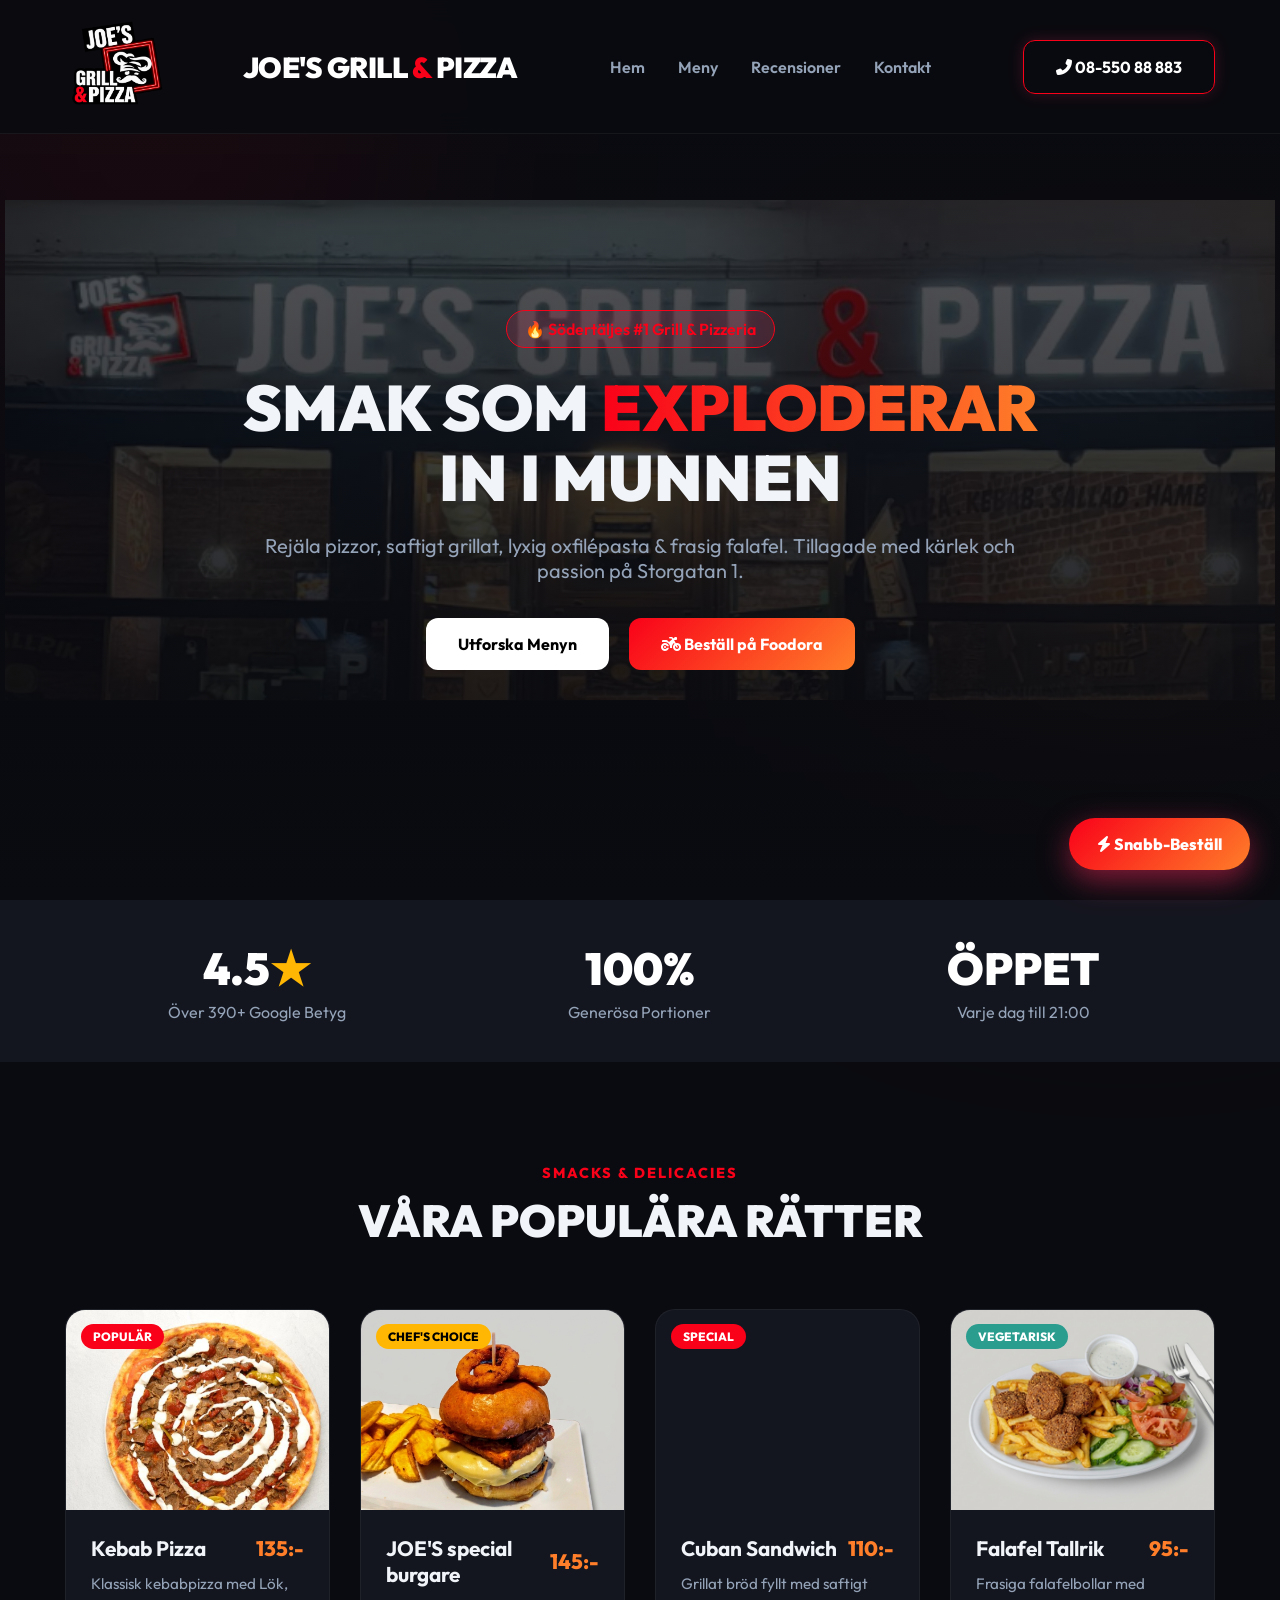
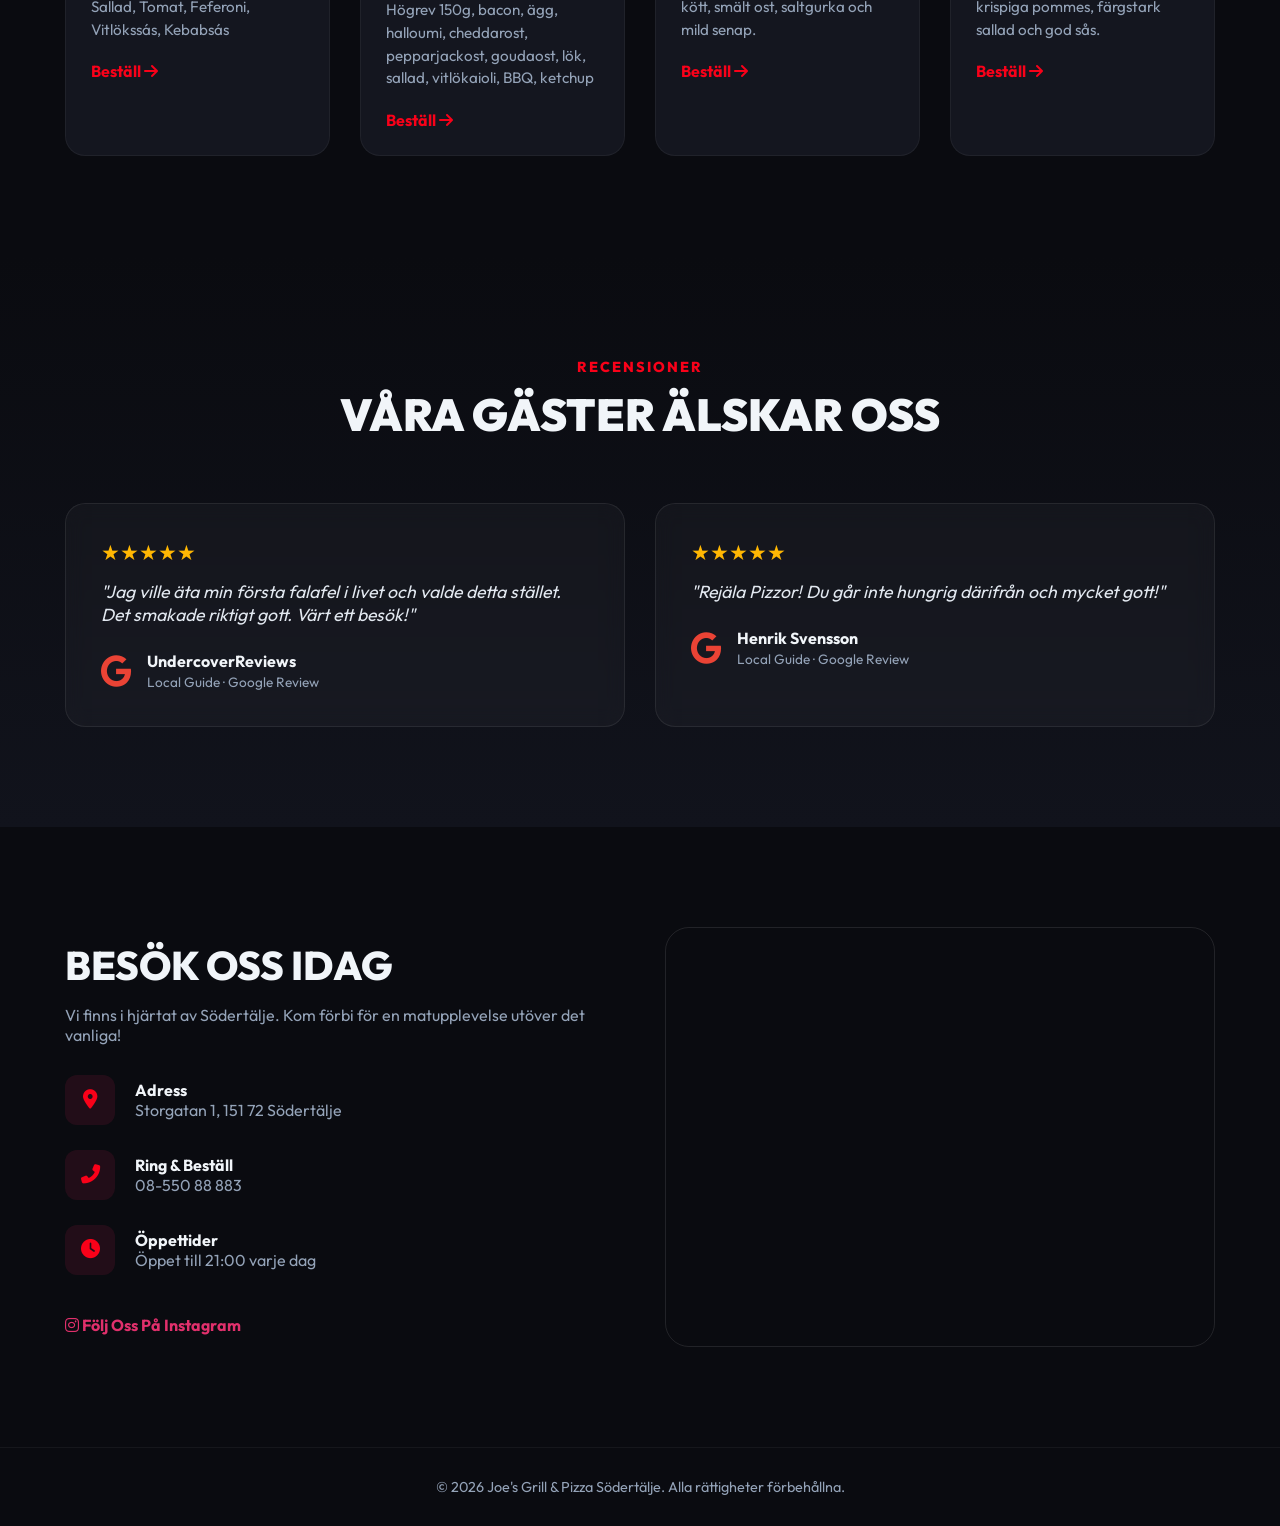
==== index.html @ 572e17b4 "new" ====
<!DOCTYPE html>
<html lang="sv">
<head>
    <meta charset="UTF-8">
    <meta name="viewport" content="width=device-width, initial-scale=1.0">
    <title>JOE'S GRILL & PIZZA | Ultimate Food Experience</title>
    
    <!-- CSS Style -->
    <link rel="stylesheet" href="style.css">
    
    <!-- Icons & Fonts -->
    <link rel="stylesheet" href="https://cdnjs.cloudflare.com/ajax/libs/font-awesome/6.4.0/css/all.min.css">
    <link href="https://fonts.googleapis.com/css2?family=Outfit:wght@300;400;600;800;900&display=swap" rel="stylesheet">
    
    <!-- AOS Animation Library -->
    <link href="https://unpkg.com/aos@2.3.1/dist/aos.css" rel="stylesheet">
</head>
<body>

    <!-- Background Glowing Ambient 
      Lights -->
    <div class="ambient-glow glow-1"></div>
    <div class="ambient-glow glow-2"></div>

    <!-- Floating Quick Action Button -->
    <a href="https://www.foodora.se/restaurant/s6gl/joes-grill-and-pizza" target="_blank" class="floating-order-btn">
        <i class="fas fa-bolt"></i> Snabb-Beställ
    </a>

    <!-- Navigation Header -->
    <header id="header">
        <div class="container nav-container">
            <a href="#" class="logo-wrapper">
                <img src="ChatGPT Image 16 sep. 2026 20_05_22.png" alt="Joe's Grill & Pizza Logo" class="brand-logo" width="100">
                <a href="#" class="logo">JOE'S GRILL<span> & </span>PIZZA</a>
            </a>
            <nav class="nav-links">
                <a href="#home">Hem</a>
                <a href="#menu">Meny</a>
                <a href="#reviews">Recensioner</a>
                <a href="#contact">Kontakt</a>
            </nav>
            <a href="tel:0855088883" class="btn btn-neon"><i class="fas fa-phone-alt"></i> 08-550 88 883</a>
        </div>
    </header>

    <!-- Hero Section -->
    <section id="home" class="hero">
        <div class="hero-overlay"></div>
        <div class="container hero-content" data-aos="zoom-out" data-aos-duration="1000">
            <div class="badge">🔥 Södertäljes #1 Grill & Pizzeria</div>
            <h1>SMAK SOM <span class="text-gradient">EXPLODERAR</span> IN I MUNNEN</h1>
            <p>Rejäla pizzor, saftigt grillat, lyxig oxfilépasta & frasig falafel. Tillagade med kärlek och passion på Storgatan 1.</p>
            <div class="hero-actions">
                <a href="menu.html" class="btn btn-main">Utforska Menyn</a>
                <a href="https://www.foodora.se/restaurant/s6gl/joes-grill-and-pizza?utm_campaign=google_reserve_place_order_action_CH-SEO_" target="_blank" class="btn btn-glow"><i class="fas fa-motorcycle"></i> Beställ på Foodora</a>
            </div>
        </div>
    </section>

    <!-- Interactive Counter Stats -->
    <section class="stats-bar">
        <div class="container stats-grid">
            <div class="stat-item" data-aos="fade-up" data-aos-delay="100">
                <h2 class="counter">4.5<span class="star-gold">★</span></h2>
                <p>Över 390+ Google Betyg</p>
            </div>
            <div class="stat-item" data-aos="fade-up" data-aos-delay="200">
                <h2>100%</h2>
                <p>Generösa Portioner</p>
            </div>
            <div class="stat-item" data-aos="fade-up" data-aos-delay="300">
                <h2>ÖPPET</h2>
                <p>Varje dag till 21:00</p>
            </div>
        </div>
    </section>

    <!-- Interactive Menu Section -->
    <section id="menu" class="menu-section">
        <div class="container">
            <div class="section-header" data-aos="fade-up">
                <span class="sub-title">SMACKS & DELICACIES</span>
                <h2>VÅRA POPULÄRA RÄTTER</h2>
            </div>

            <div class="menu-grid">
                
                <!-- Card 1 -->
                <div class="food-card" data-aos="flip-left" data-aos-delay="100">
                    <div class="card-img" style="background-image: url('kebbab.png');">
                        <span class="tag">POPULÄR</span>
                    </div>
                    <div class="card-content">
                        <div class="card-title-price">
                            <h3>Kebab Pizza</h3>
                            <span class="price">135:-</span>
                        </div>
                        <p>Klassisk kebabpizza med Lök, Sallad, Tomat, Feferoni, Vitlökssás, Kebabsás</p>
                        <a href="https://www.foodora.se/restaurant/s6gl/joes-grill-and-pizza?utm_campaign=google_reserve_place_order_action_CH-SEO_" target="_blank" class="btn-card">Beställ <i class="fas fa-arrow-right"></i></a>
                    </div>
                </div>

                <!-- Card 2 -->
                <div class="food-card" data-aos="flip-left" data-aos-delay="200">
                    <div class="card-img" style="background-image: url('image.png');">
                        <span class="tag gold">CHEF'S CHOICE</span>
                    </div>
                    <div class="card-content">
                        <div class="card-title-price">
                            <h3>JOE'S special burgare</h3>
                            <span class="price">145:-</span>
                        </div>
                        <p>Högrev 150g, bacon, ägg, halloumi, cheddarost, pepparjackost, goudaost, lök, sallad, vitlökaioli, BBQ, ketchup</p>
                        <a href="https://www.foodora.se/restaurant/s6gl/joes-grill-and-pizza?utm_campaign=google_reserve_place_order_action_CH-SEO_" target="_blank" class="btn-card">Beställ <i class="fas fa-arrow-right"></i></a>
                    </div>
                </div>

                <!-- Card 3 -->
                <div class="food-card" data-aos="flip-left" data-aos-delay="300">
                    <div class="card-img" style="background-image: url('https://images.unsplash.com/photo-1528735602780-2552fd46c7af?auto=format&fit=crop&w=600&q=80');">
                        <span class="tag">SPECIAL</span>
                    </div>
                    <div class="card-content">
                        <div class="card-title-price">
                            <h3>Cuban Sandwich</h3>
                            <span class="price">110:-</span>
                        </div>
                        <p>Grillat bröd fyllt med saftigt kött, smält ost, saltgurka och mild senap.</p>
                        <a href="https://foodoraeu.go.link" class="btn-card">Beställ <i class="fas fa-arrow-right"></i></a>
                    </div>
                </div>

                <!-- Card 4 -->
                <div class="food-card" data-aos="flip-left" data-aos-delay="400">
                    <div class="card-img" style="background-image: url('Gemini_Generated_Image_uucft2uucft2uucf.jpg');">
                        <span class="tag vegan">VEGETARISK</span>
                    </div>
                    <div class="card-content">
                        <div class="card-title-price">
                            <h3>Falafel Tallrik</h3>
                            <span class="price">95:-</span>
                        </div>
                        <p>Frasiga falafelbollar med krispiga pommes, färgstark sallad och god sås.</p>
                        <a href="https://foodoraeu.go.link" class="btn-card">Beställ <i class="fas fa-arrow-right"></i></a>
                    </div>
                </div>

            </div>
        </div>
    </section>

    <!-- Neon Reviews Section -->
    <section id="reviews" class="reviews-section">
        <div class="container">
            <div class="section-header" data-aos="fade-up">
                <span class="sub-title">RECENSIONER</span>
                <h2>VÅRA GÄSTER ÄLSKAR OSS</h2>
            </div>

            <div class="reviews-grid">
                <div class="review-glass" data-aos="fade-right">
                    <div class="stars">★★★★★</div>
                    <p class="quote">"Jag ville äta min första falafel i livet och valde detta stället. Det smakade riktigt gott. Värt ett besök!"</p>
                    <div class="user-info">
                        <i class="fab fa-google google-icon"></i>
                        <div>
                            <h4>UndercoverReviews</h4>
                            <span>Local Guide · Google Review</span>
                        </div>
                    </div>
                </div>

                <div class="review-glass" data-aos="fade-left">
                    <div class="stars">★★★★★</div>
                    <p class="quote">"Rejäla Pizzor! Du går inte hungrig därifrån och mycket gott!"</p>
                    <div class="user-info">
                        <i class="fab fa-google google-icon"></i>
                        <div>
                            <h4>Henrik Svensson</h4>
                            <span>Local Guide · Google Review</span>
                        </div>
                    </div>
                </div>
            </div>
        </div>
    </section>

    <!-- Location & Modern Dark Map Section -->
    <section id="contact" class="contact-section">
        <div class="container contact-grid">
            <div class="contact-card" data-aos="fade-right">
                <h2>BESÖK OSS IDAG</h2>
                <p class="desc">Vi finns i hjärtat av Södertälje. Kom förbi för en matupplevelse utöver det vanliga!</p>
                
                <div class="info-item">
                    <div class="icon-box"><i class="fas fa-map-marker-alt"></i></div>
                    <div>
                        <h4>Adress</h4>
                        <p>Storgatan 1, 151 72 Södertälje</p>
                    </div>
                </div>

                <div class="info-item">
                    <div class="icon-box"><i class="fas fa-phone-alt"></i></div>
                    <div>
                        <h4>Ring & Beställ</h4>
                        <p><a href="tel:0855088883">08-550 88 883</a></p>
                    </div>
                </div>

                <div class="info-item">
                    <div class="icon-box"><i class="fas fa-clock"></i></div>
                    <div>
                        <h4>Öppettider</h4>
                        <p>Öppet till 21:00 varje dag</p>
                    </div>
                </div>

                <a href="https://instagram.com" target="_blank" class="social-btn"><i class="fab fa-instagram"></i> Följ Oss På Instagram</a>
            </div>

            <div class="map-wrap" data-aos="fade-left">
                <iframe 
                    src="https://maps.google.com/maps?q=Storgatan%201,%20S%C3%B6dert%C3%A4lje&t=&z=15&ie=UTF8&iwloc=&output=embed" 
                    width="100%" height="100%" style="border:0; filter: invert(90%) hue-rotate(180deg);" allowfullscreen="" loading="lazy">
                </iframe>
            </div>
        </div>
    </section>

    <footer>
        <div class="container footer-content">
            <p>&copy; 2026 Joe's Grill & Pizza Södertälje. Alla rättigheter förbehållna.</p>
        </div>
    </footer>

    <!-- AOS JS Library for scroll animations -->
    <script src="https://unpkg.com/aos@2.3.1/dist/aos.js"></script>
    <script>
        AOS.init({
            duration: 800,
            once: true
        });
    </script>
</body>
</html>
---- style.css ----
/* Dark Futuristic Theme Variables */
:root {
    --bg-dark: #0a0b10;
    --card-bg: #14161f;
    --accent-red: #f90119;
    --accent-orange: #ff7e29;
    --accent-gold: #ffb703;
    --text-light: #f1f5f9;
    --text-dim: #94a3b8;
    --border-glow: rgba(255, 42, 95, 0.2);
}

* {
    margin: 0;
    padding: 0;
    box-sizing: border-box;
    scroll-behavior: smooth;
}

body {
    font-family: 'Outfit', sans-serif;
    background-color: var(--bg-dark);
    color: var(--text-light);
    overflow-x: hidden;
}

/* Glowing Background Orbs */
.ambient-glow {
    position: fixed;
    width: 400px;
    height: 400px;
    border-radius: 50%;
    filter: blur(140px);
    z-index: -1;
    opacity: 0.35;
    pointer-events: none;
}
.glow-1 { top: -50px; left: -50px; background: var(--accent-red); }
.glow-2 { bottom: 10%; right: -50px; background: var(--accent-orange); }

.container {
    max-width: 1200px;
    margin: 0 auto;
    padding: 0 25px;
}

/* Floating Order Button */
.floating-order-btn {
    position: fixed;
    bottom: 30px;
    right: 30px;
    background: linear-gradient(135deg, var(--accent-red), var(--accent-orange));
    color: #fff;
    padding: 16px 28px;
    border-radius: 50px;
    font-weight: 800;
    text-decoration: none;
    box-shadow: 0 10px 30px rgba(255, 42, 95, 0.5);
    z-index: 999;
    transition: all 0.3s ease;
    animation: pulse 2s infinite;
}
.floating-order-btn:hover {
    transform: scale(1.08) translateY(-3px);
    box-shadow: 0 15px 40px rgba(255, 42, 95, 0.8);
}

@keyframes pulse {
    0% { box-shadow: 0 0 0 0 rgba(255, 42, 95, 0.7); }
    70% { box-shadow: 0 0 0 20px rgba(255, 42, 95, 0); }
    100% { box-shadow: 0 0 0 0 rgba(255, 42, 95, 0); }
}

/* Header Navbar */
header {
    position: fixed;
    top: 0;
    width: 100%;
    background: rgba(10, 11, 16, 0.85);
    backdrop-filter: blur(12px);
    border-bottom: 1px solid rgba(255, 255, 255, 0.05);
    z-index: 100;
    padding: 20px 0;
}

.nav-container {
    display: flex;
    justify-content: space-between;
    align-items: center;
}

.logo {
    font-size: 1.8rem;
    font-weight: 900;
    text-decoration: none;
    color: #fff;
    letter-spacing: -0.5px;
}

.logo span {
    color: var(--accent-red);
}

.nav-links a {
    color: var(--text-dim);
    text-decoration: none;
    margin: 0 15px;
    font-weight: 600;
    transition: color 0.3s;
}

.nav-links a:hover {
    color: var(--accent-red);
}

/* Neon Button */
.btn-neon {
    border: 1px solid var(--accent-red);
    color: #fff;
    padding: 10px 22px;
    border-radius: 8px;
    text-decoration: none;
    font-weight: 600;
    transition: all 0.3s ease;
    box-shadow: 0 0 15px rgba(255, 42, 95, 0.2);
}

.btn-neon:hover {
    background: var(--accent-red);
    box-shadow: 0 0 30px rgba(255, 42, 95, 0.6);
}

/* Hero Section */
.hero {
    height: 100vh;
    background: url('background.png') center/cover no-repeat;
    display: flex;
    align-items: center;
    background-size: 1270px 500px;
    position: relative;
    padding-top: 80px;
}

.hero-overlay {
    position: absolute;
    inset: 0;
    background: linear-gradient(180deg, rgba(10,11,16,0.6) 0%, var(--bg-dark) 100%);
}

.hero-content {
    position: relative;
    z-index: 2;
    text-align: center;
    max-width: 850px;
}

.badge {
    display: inline-block;
    padding: 8px 18px;
    background: rgba(255, 42, 95, 0.15);
    border: 1px solid var(--accent-red);
    border-radius: 30px;
    color: var(--accent-red);
    font-weight: 600;
    margin-bottom: 25px;
}

.hero h1 {
    font-size: 4rem;
    font-weight: 900;
    line-height: 1.1;
    margin-bottom: 20px;
}

.text-gradient {
    background: linear-gradient(90deg, var(--accent-red), var(--accent-orange));
    -webkit-background-clip: text;
    -webkit-text-fill-color: transparent;
}

.hero p {
    font-size: 1.25rem;
    color: var(--text-dim);
    margin-bottom: 35px;
}

.hero-actions {
    display: flex;
    gap: 20px;
    justify-content: center;
}

.btn {
    padding: 16px 32px;
    border-radius: 12px;
    font-weight: 700;
    text-decoration: none;
    transition: transform 0.3s;
}

.btn-main {
    background: #fff;
    color: #000;
}

.btn-glow {
    background: linear-gradient(135deg, var(--accent-red), var(--accent-orange));
    color: #fff;
}

.btn:hover {
    transform: translateY(-4px);
}

/* Stats Bar */
.stats-bar {
    background: var(--card-bg);
    padding: 40px 0;
    border-y: 1px solid rgba(255, 255, 255, 0.05);
}

.stats-grid {
    display: grid;
    grid-template-columns: repeat(3, 1fr);
    text-align: center;
}

.stat-item h2 {
    font-size: 2.8rem;
    font-weight: 900;
    color: #fff;
}

.star-gold { color: var(--accent-gold); }

.stat-item p {
    color: var(--text-dim);
    margin-top: 5px;
}

/* Section Header */
.section-header {
    text-align: center;
    margin-bottom: 60px;
}

.sub-title {
    color: var(--accent-red);
    font-weight: 800;
    letter-spacing: 2px;
    font-size: 0.9rem;
}

.section-header h2 {
    font-size: 2.8rem;
    font-weight: 900;
    margin-top: 10px;
}

/* Menu Grid & Cards */
.menu-section {
    padding: 100px 0;
}

.menu-grid {
    display: grid;
    grid-template-columns: repeat(auto-fit, minmax(260px, 1fr));
    gap: 30px;
}

.food-card {
    background: var(--card-bg);
    border-radius: 20px;
    overflow: hidden;
    border: 1px solid rgba(255,255,255,0.05);
    transition: all 0.4s ease;
}

.food-card:hover {
    transform: translateY(-10px);
    border-color: var(--accent-red);
    box-shadow: 0 15px 35px rgba(255, 42, 95, 0.2);
}

.card-img {
    height: 200px;
    background-size: cover;
    background-position: center;
    padding: 15px;
    position: relative;
}

.tag {
    background: var(--accent-red);
    color: #fff;
    padding: 5px 12px;
    font-size: 0.75rem;
    font-weight: 800;
    border-radius: 20px;
}
.tag.gold { background: var(--accent-gold); color: #000; }
.tag.vegan { background: #2a9d8f; }

.card-content {
    padding: 25px;
}

.card-title-price {
    display: flex;
    justify-content: space-between;
    align-items: center;
    margin-bottom: 12px;
}

.card-title-price h3 {
    font-size: 1.3rem;
    font-weight: 700;
}

.price {
    font-size: 1.3rem;
    font-weight: 800;
    color: var(--accent-orange);
}

.card-content p {
    color: var(--text-dim);
    font-size: 0.95rem;
    margin-bottom: 20px;
    line-height: 1.5;
}

.btn-card {
    display: inline-block;
    color: var(--accent-red);
    font-weight: 700;
    text-decoration: none;
    transition: gap 0.3s;
}

.btn-card:hover {
    color: #fff;
}

/* Reviews Section (Glassmorphism) */
.reviews-section {
    padding: 100px 0;
    background: linear-gradient(180deg, var(--bg-dark) 0%, #11131c 100%);
}

.reviews-grid {
    display: grid;
    grid-template-columns: repeat(auto-fit, minmax(320px, 1fr));
    gap: 30px;
}

.review-glass {
    background: rgba(255, 255, 255, 0.03);
    backdrop-filter: blur(10px);
    border: 1px solid rgba(255, 255, 255, 0.08);
    padding: 35px;
    border-radius: 20px;
}

.stars {
    color: var(--accent-gold);
    font-size: 1.3rem;
    margin-bottom: 15px;
}

.quote {
    font-size: 1.1rem;
    color: #e2e8f0;
    font-style: italic;
    margin-bottom: 25px;
}

.user-info {
    display: flex;
    align-items: center;
    gap: 15px;
}

.google-icon {
    font-size: 2rem;
    color: #ea4335;
}

.user-info h4 {
    font-size: 1rem;
}

.user-info span {
    font-size: 0.85rem;
    color: var(--text-dim);
}

/* Contact Grid */
.contact-section {
    padding: 100px 0;
}

.contact-grid {
    display: grid;
    grid-template-columns: 1fr 1fr;
    gap: 50px;
    align-items: center;
}

.contact-card h2 {
    font-size: 2.5rem;
    font-weight: 800;
    margin-bottom: 15px;
}

.desc {
    color: var(--text-dim);
    margin-bottom: 30px;
}

.info-item {
    display: flex;
    gap: 20px;
    margin-bottom: 25px;
    align-items: center;
}

.icon-box {
    width: 50px;
    height: 50px;
    background: rgba(255, 42, 95, 0.1);
    border-radius: 12px;
    display: flex;
    justify-content: center;
    align-items: center;
    color: var(--accent-red);
    font-size: 1.2rem;
}

.info-item p, .info-item a {
    color: var(--text-dim);
    text-decoration: none;
}

.social-btn {
    display: inline-block;
    margin-top: 15px;
    color: #e1306c;
    font-weight: 700;
    text-decoration: none;
}

.map-wrap {
    height: 420px;
    border-radius: 24px;
    overflow: hidden;
    border: 1px solid rgba(255, 255, 255, 0.1);
}

/* Footer */
footer {
    padding: 30px 0;
    text-align: center;
    border-top: 1px solid rgba(255, 255, 255, 0.05);
    color: var(--text-dim);
    font-size: 0.9rem;
}

/* Responsive */
@media (max-width: 900px) {
    .contact-grid { grid-template-columns: 1fr; }
    .hero h1 { font-size: 2.8rem; }
    .stats-grid { grid-template-columns: 1fr; gap: 30px; }
    .nav-links { display: none; }
}
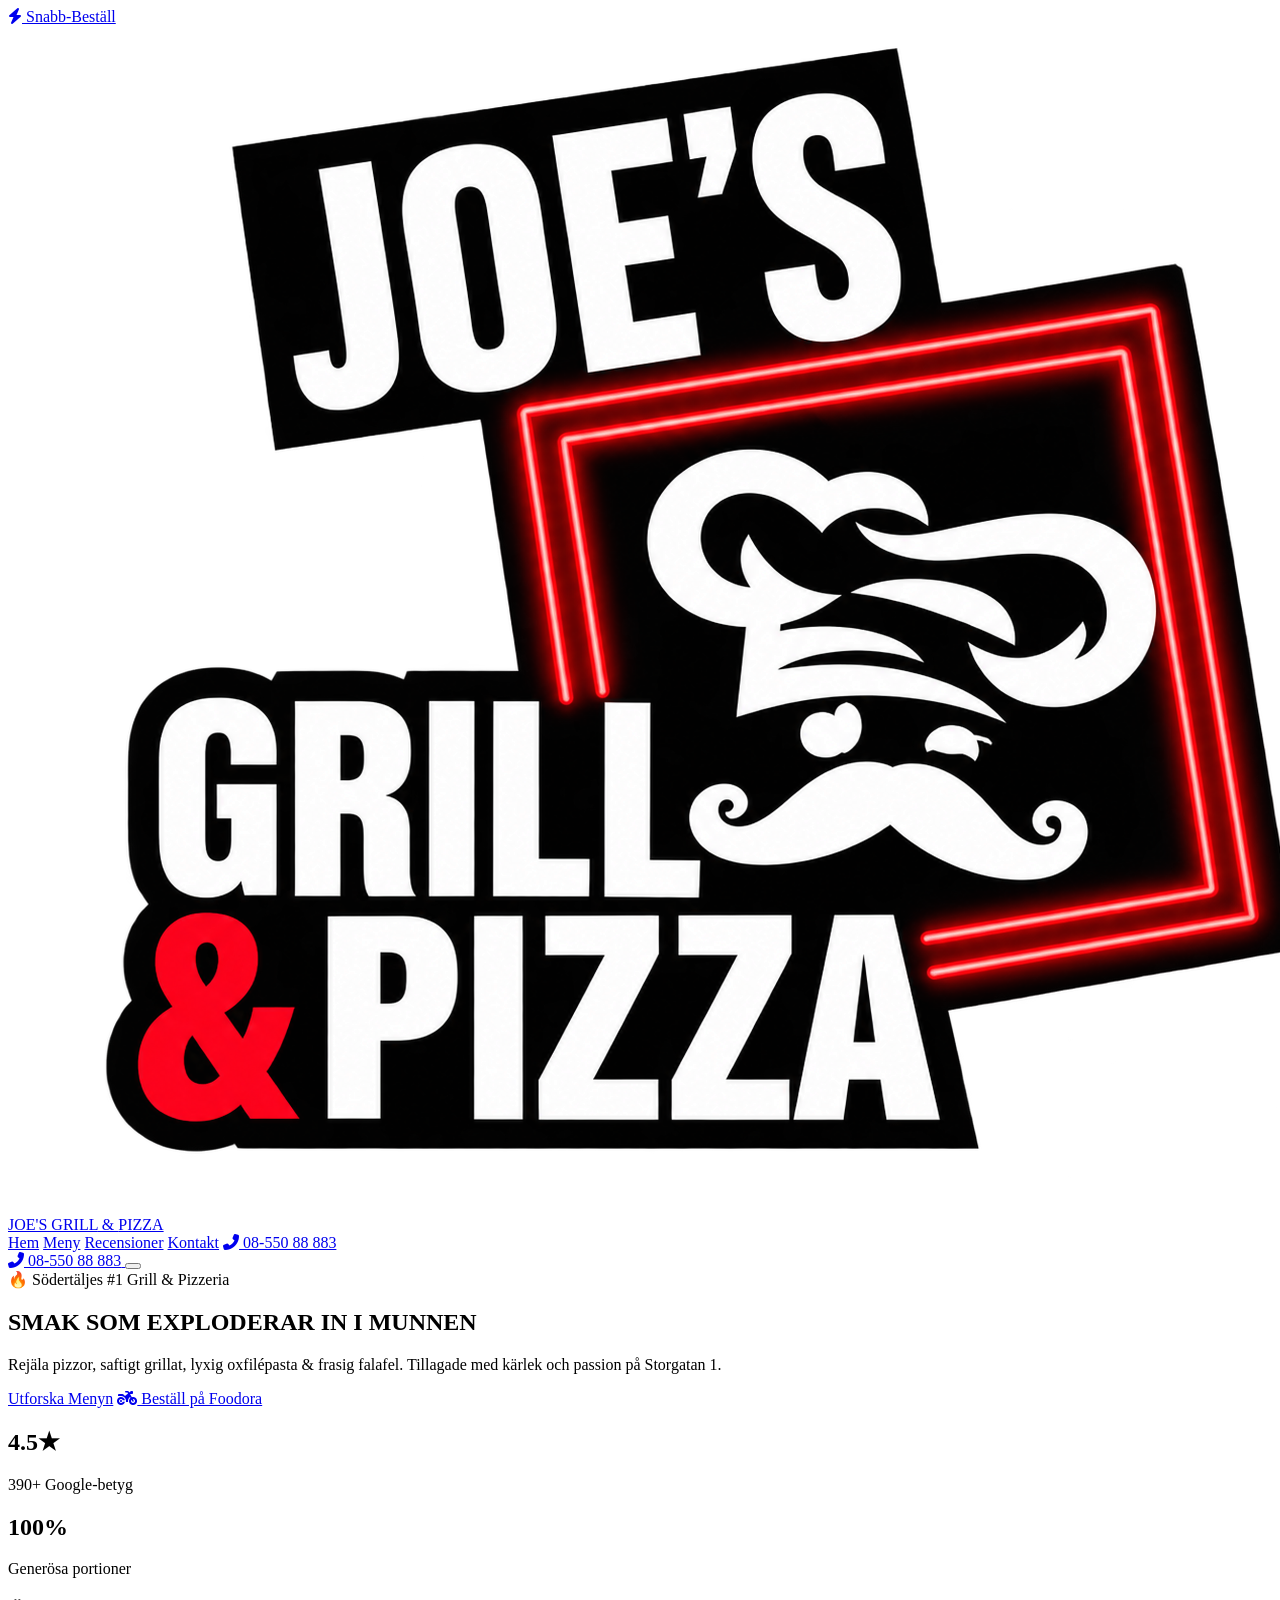
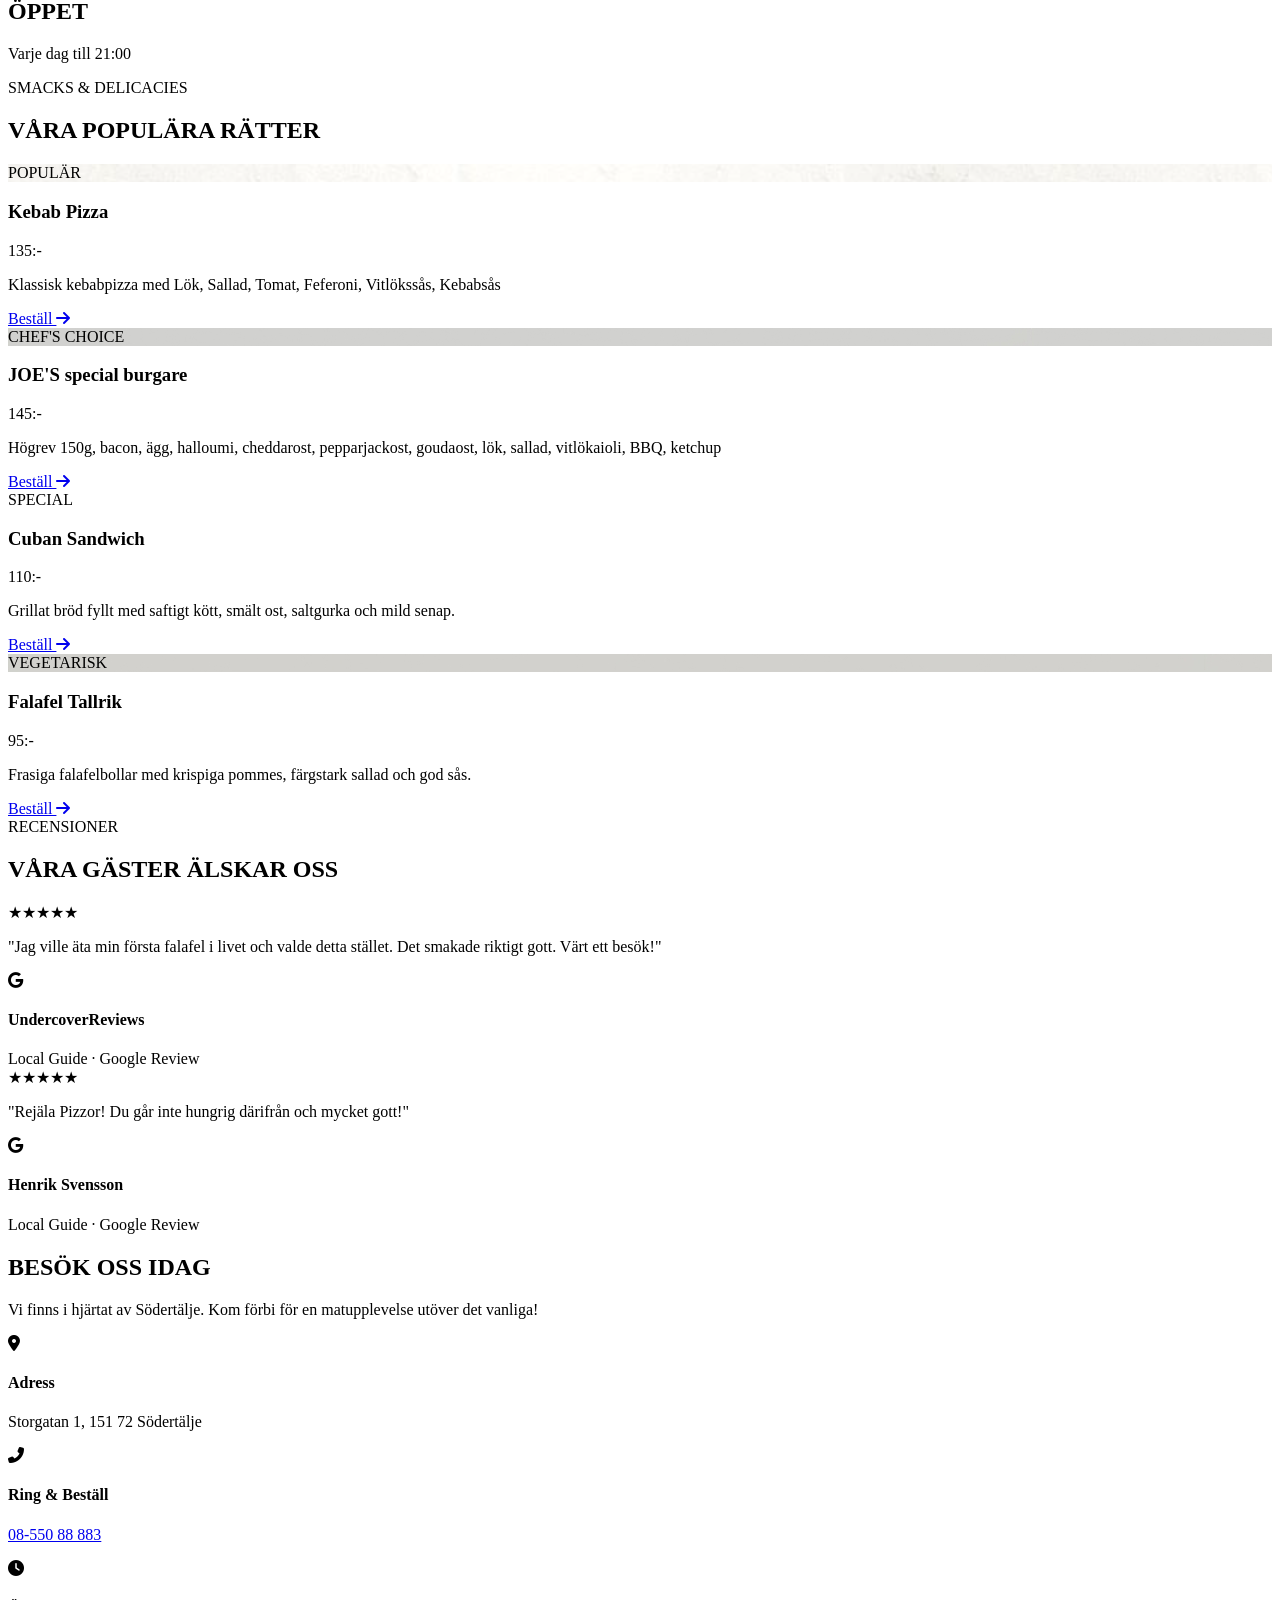
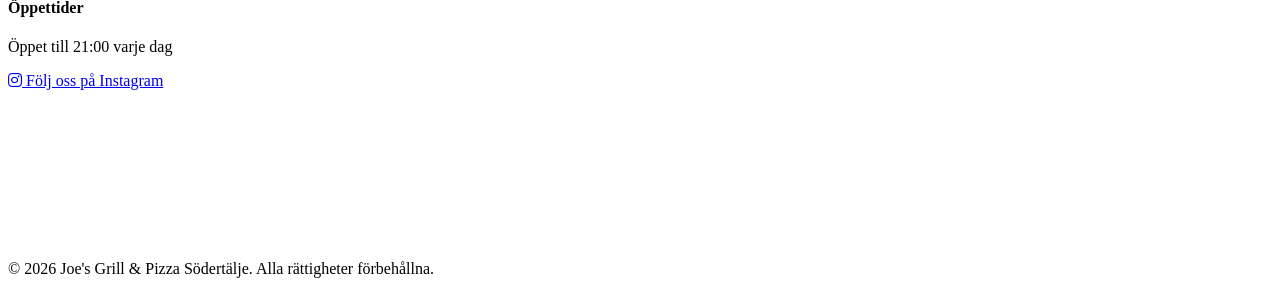
==== commit cfd518ab: "fixed the issue with the navigation bar not displaying correctly on mobile devices. Adjusted the CSS" ====
--- a/index.html
+++ b/index.html
@@ -2,72 +2,80 @@
 <html lang="sv">
 <head>
     <meta charset="UTF-8">
-    <meta name="viewport" content="width=device-width, initial-scale=1.0">
+    <meta name="viewport" content="width=device-width, initial-scale=1, viewport-fit=cover">
+    <meta name="theme-color" content="#0a0b10">
     <title>JOE'S GRILL & PIZZA | Ultimate Food Experience</title>
-    
-    <!-- CSS Style -->
-    <link rel="stylesheet" href="style.css">
-    
-    <!-- Icons & Fonts -->
+
+    <link rel="stylesheet" href="test.css">
+
     <link rel="stylesheet" href="https://cdnjs.cloudflare.com/ajax/libs/font-awesome/6.4.0/css/all.min.css">
+    <link rel="preconnect" href="https://fonts.googleapis.com">
+    <link rel="preconnect" href="https://fonts.gstatic.com" crossorigin>
     <link href="https://fonts.googleapis.com/css2?family=Outfit:wght@300;400;600;800;900&display=swap" rel="stylesheet">
-    
-    <!-- AOS Animation Library -->
+
     <link href="https://unpkg.com/aos@2.3.1/dist/aos.css" rel="stylesheet">
 </head>
 <body>
 
-    <!-- Background Glowing Ambient 
-      Lights -->
     <div class="ambient-glow glow-1"></div>
     <div class="ambient-glow glow-2"></div>
 
     <!-- Floating Quick Action Button -->
-    <a href="https://www.foodora.se/restaurant/s6gl/joes-grill-and-pizza" target="_blank" class="floating-order-btn">
-        <i class="fas fa-bolt"></i> Snabb-Beställ
+    <a href="https://www.foodora.se/restaurant/s6gl/joes-grill-and-pizza" target="_blank" rel="noopener" class="floating-order-btn">
+        <i class="fas fa-bolt"></i> <span>Snabb-Beställ</span>
     </a>
 
     <!-- Navigation Header -->
     <header id="header">
         <div class="container nav-container">
-            <a href="#" class="logo-wrapper">
-                <img src="ChatGPT Image 16 sep. 2026 20_05_22.png" alt="Joe's Grill & Pizza Logo" class="brand-logo" width="100">
-                <a href="#" class="logo">JOE'S GRILL<span> & </span>PIZZA</a>
+            <a href="#home" class="logo-wrapper">
+                <img src="ChatGPT Image 16 sep. 2026 20_05_22.png" alt="Joe's Grill & Pizza Logo" class="brand-logo">
+                <span class="logo">JOE'S GRILL<span> & </span>PIZZA</span>
             </a>
-            <nav class="nav-links">
+
+            <nav class="nav-links" id="navLinks">
                 <a href="#home">Hem</a>
                 <a href="#menu">Meny</a>
                 <a href="#reviews">Recensioner</a>
                 <a href="#contact">Kontakt</a>
+                <a href="tel:0855088883" class="nav-call-mobile"><i class="fas fa-phone-alt"></i> 08-550 88 883</a>
             </nav>
-            <a href="tel:0855088883" class="btn btn-neon"><i class="fas fa-phone-alt"></i> 08-550 88 883</a>
+
+            <div class="nav-right">
+                <a href="tel:0855088883" class="btn-neon" aria-label="Ring 08-550 88 883">
+                    <i class="fas fa-phone-alt"></i> <span>08-550 88 883</span>
+                </a>
+                <button class="menu-toggle" id="menuToggle" aria-label="Öppna meny" aria-expanded="false" aria-controls="navLinks">
+                    <span></span><span></span><span></span>
+                </button>
+            </div>
         </div>
     </header>
 
     <!-- Hero Section -->
     <section id="home" class="hero">
         <div class="hero-overlay"></div>
-        <div class="container hero-content" data-aos="zoom-out" data-aos-duration="1000">
+        <div class="container hero-content" data-aos="fade-up" data-aos-duration="900">
             <div class="badge">🔥 Södertäljes #1 Grill & Pizzeria</div>
             <h1>SMAK SOM <span class="text-gradient">EXPLODERAR</span> IN I MUNNEN</h1>
             <p>Rejäla pizzor, saftigt grillat, lyxig oxfilépasta & frasig falafel. Tillagade med kärlek och passion på Storgatan 1.</p>
             <div class="hero-actions">
                 <a href="menu.html" class="btn btn-main">Utforska Menyn</a>
-                <a href="https://www.foodora.se/restaurant/s6gl/joes-grill-and-pizza?utm_campaign=google_reserve_place_order_action_CH-SEO_" target="_blank" class="btn btn-glow"><i class="fas fa-motorcycle"></i> Beställ på Foodora</a>
-            </div>
-        </div>
-    </section>
-
-    <!-- Interactive Counter Stats -->
+                <a href="https://www.foodora.se/restaurant/s6gl/joes-grill-and-pizza?utm_campaign=google_reserve_place_order_action_CH-SEO_" target="_blank" rel="noopener" class="btn btn-glow"><i class="fas fa-motorcycle"></i> Beställ på Foodora</a>
+            </div>
+        </div>
+    </section>
+
+    <!-- Stats -->
     <section class="stats-bar">
         <div class="container stats-grid">
             <div class="stat-item" data-aos="fade-up" data-aos-delay="100">
                 <h2 class="counter">4.5<span class="star-gold">★</span></h2>
-                <p>Över 390+ Google Betyg</p>
+                <p>390+ Google-betyg</p>
             </div>
             <div class="stat-item" data-aos="fade-up" data-aos-delay="200">
                 <h2>100%</h2>
-                <p>Generösa Portioner</p>
+                <p>Generösa portioner</p>
             </div>
             <div class="stat-item" data-aos="fade-up" data-aos-delay="300">
                 <h2>ÖPPET</h2>
@@ -76,7 +84,7 @@
         </div>
     </section>
 
-    <!-- Interactive Menu Section -->
+    <!-- Menu Section -->
     <section id="menu" class="menu-section">
         <div class="container">
             <div class="section-header" data-aos="fade-up">
@@ -85,9 +93,8 @@
             </div>
 
             <div class="menu-grid">
-                
-                <!-- Card 1 -->
-                <div class="food-card" data-aos="flip-left" data-aos-delay="100">
+
+                <div class="food-card" data-aos="fade-up" data-aos-delay="100">
                     <div class="card-img" style="background-image: url('kebbab.png');">
                         <span class="tag">POPULÄR</span>
                     </div>
@@ -96,13 +103,12 @@
                             <h3>Kebab Pizza</h3>
                             <span class="price">135:-</span>
                         </div>
-                        <p>Klassisk kebabpizza med Lök, Sallad, Tomat, Feferoni, Vitlökssás, Kebabsás</p>
-                        <a href="https://www.foodora.se/restaurant/s6gl/joes-grill-and-pizza?utm_campaign=google_reserve_place_order_action_CH-SEO_" target="_blank" class="btn-card">Beställ <i class="fas fa-arrow-right"></i></a>
-                    </div>
-                </div>
-
-                <!-- Card 2 -->
-                <div class="food-card" data-aos="flip-left" data-aos-delay="200">
+                        <p>Klassisk kebabpizza med Lök, Sallad, Tomat, Feferoni, Vitlökssås, Kebabsås</p>
+                        <a href="https://www.foodora.se/restaurant/s6gl/joes-grill-and-pizza?utm_campaign=google_reserve_place_order_action_CH-SEO_" target="_blank" rel="noopener" class="btn-card">Beställ <i class="fas fa-arrow-right"></i></a>
+                    </div>
+                </div>
+
+                <div class="food-card" data-aos="fade-up" data-aos-delay="100">
                     <div class="card-img" style="background-image: url('image.png');">
                         <span class="tag gold">CHEF'S CHOICE</span>
                     </div>
@@ -112,12 +118,11 @@
                             <span class="price">145:-</span>
                         </div>
                         <p>Högrev 150g, bacon, ägg, halloumi, cheddarost, pepparjackost, goudaost, lök, sallad, vitlökaioli, BBQ, ketchup</p>
-                        <a href="https://www.foodora.se/restaurant/s6gl/joes-grill-and-pizza?utm_campaign=google_reserve_place_order_action_CH-SEO_" target="_blank" class="btn-card">Beställ <i class="fas fa-arrow-right"></i></a>
-                    </div>
-                </div>
-
-                <!-- Card 3 -->
-                <div class="food-card" data-aos="flip-left" data-aos-delay="300">
+                        <a href="https://www.foodora.se/restaurant/s6gl/joes-grill-and-pizza?utm_campaign=google_reserve_place_order_action_CH-SEO_" target="_blank" rel="noopener" class="btn-card">Beställ <i class="fas fa-arrow-right"></i></a>
+                    </div>
+                </div>
+
+                <div class="food-card" data-aos="fade-up" data-aos-delay="100">
                     <div class="card-img" style="background-image: url('https://images.unsplash.com/photo-1528735602780-2552fd46c7af?auto=format&fit=crop&w=600&q=80');">
                         <span class="tag">SPECIAL</span>
                     </div>
@@ -127,12 +132,11 @@
                             <span class="price">110:-</span>
                         </div>
                         <p>Grillat bröd fyllt med saftigt kött, smält ost, saltgurka och mild senap.</p>
-                        <a href="https://foodoraeu.go.link" class="btn-card">Beställ <i class="fas fa-arrow-right"></i></a>
-                    </div>
-                </div>
-
-                <!-- Card 4 -->
-                <div class="food-card" data-aos="flip-left" data-aos-delay="400">
+                        <a href="https://www.foodora.se/restaurant/s6gl/joes-grill-and-pizza" target="_blank" rel="noopener" class="btn-card">Beställ <i class="fas fa-arrow-right"></i></a>
+                    </div>
+                </div>
+
+                <div class="food-card" data-aos="fade-up" data-aos-delay="100">
                     <div class="card-img" style="background-image: url('Gemini_Generated_Image_uucft2uucft2uucf.jpg');">
                         <span class="tag vegan">VEGETARISK</span>
                     </div>
@@ -142,15 +146,15 @@
                             <span class="price">95:-</span>
                         </div>
                         <p>Frasiga falafelbollar med krispiga pommes, färgstark sallad och god sås.</p>
-                        <a href="https://foodoraeu.go.link" class="btn-card">Beställ <i class="fas fa-arrow-right"></i></a>
-                    </div>
-                </div>
-
-            </div>
-        </div>
-    </section>
-
-    <!-- Neon Reviews Section -->
+                        <a href="https://www.foodora.se/restaurant/s6gl/joes-grill-and-pizza" target="_blank" rel="noopener" class="btn-card">Beställ <i class="fas fa-arrow-right"></i></a>
+                    </div>
+                </div>
+
+            </div>
+        </div>
+    </section>
+
+    <!-- Reviews -->
     <section id="reviews" class="reviews-section">
         <div class="container">
             <div class="section-header" data-aos="fade-up">
@@ -159,7 +163,7 @@
             </div>
 
             <div class="reviews-grid">
-                <div class="review-glass" data-aos="fade-right">
+                <div class="review-glass" data-aos="fade-up">
                     <div class="stars">★★★★★</div>
                     <p class="quote">"Jag ville äta min första falafel i livet och valde detta stället. Det smakade riktigt gott. Värt ett besök!"</p>
                     <div class="user-info">
@@ -171,7 +175,7 @@
                     </div>
                 </div>
 
-                <div class="review-glass" data-aos="fade-left">
+                <div class="review-glass" data-aos="fade-up" data-aos-delay="100">
                     <div class="stars">★★★★★</div>
                     <p class="quote">"Rejäla Pizzor! Du går inte hungrig därifrån och mycket gott!"</p>
                     <div class="user-info">
@@ -186,13 +190,13 @@
         </div>
     </section>
 
-    <!-- Location & Modern Dark Map Section -->
+    <!-- Contact -->
     <section id="contact" class="contact-section">
         <div class="container contact-grid">
-            <div class="contact-card" data-aos="fade-right">
+            <div class="contact-card" data-aos="fade-up">
                 <h2>BESÖK OSS IDAG</h2>
                 <p class="desc">Vi finns i hjärtat av Södertälje. Kom förbi för en matupplevelse utöver det vanliga!</p>
-                
+
                 <div class="info-item">
                     <div class="icon-box"><i class="fas fa-map-marker-alt"></i></div>
                     <div>
@@ -217,12 +221,13 @@
                     </div>
                 </div>
 
-                <a href="https://instagram.com" target="_blank" class="social-btn"><i class="fab fa-instagram"></i> Följ Oss På Instagram</a>
-            </div>
-
-            <div class="map-wrap" data-aos="fade-left">
-                <iframe 
-                    src="https://maps.google.com/maps?q=Storgatan%201,%20S%C3%B6dert%C3%A4lje&t=&z=15&ie=UTF8&iwloc=&output=embed" 
+                <a href="https://instagram.com" target="_blank" rel="noopener" class="social-btn"><i class="fab fa-instagram"></i> Följ oss på Instagram</a>
+            </div>
+
+            <div class="map-wrap" data-aos="fade-up">
+                <iframe
+                    title="Karta till Joe's Grill & Pizza"
+                    src="https://www.google.com/maps/embed?pb=!1m18!1m12!1m3!1d226.7949358525483!2d17.627747467062658!3d59.195063751118504!2m3!1f0!2f0!3f0!3m2!1i1024!2i768!4f13.1!3m3!1m2!1s0x465f13758735f6c9%3A0x4060103f70b46cb!2sJoe%2Cs%20Grill%20%26%20Pizza!5e0!3m2!1ssv!2sse!4v1795645895345!5m2!1ssv!2sse"
                     width="100%" height="100%" style="border:0; filter: invert(90%) hue-rotate(180deg);" allowfullscreen="" loading="lazy">
                 </iframe>
             </div>
@@ -235,13 +240,25 @@
         </div>
     </footer>
 
-    <!-- AOS JS Library for scroll animations -->
     <script src="https://unpkg.com/aos@2.3.1/dist/aos.js"></script>
     <script>
-        AOS.init({
-            duration: 800,
-            once: true
-        });
+        AOS.init({ duration: 800, once: true, offset: 40 });
+
+        // Mobile menu
+        const toggle = document.getElementById('menuToggle');
+        const nav = document.getElementById('navLinks');
+        const header = document.getElementById('header');
+
+        function setMenu(open) {
+            nav.classList.toggle('open', open);
+            toggle.classList.toggle('open', open);
+            header.classList.toggle('menu-open', open);
+            toggle.setAttribute('aria-expanded', open);
+            document.body.classList.toggle('no-scroll', open);
+        }
+        toggle.addEventListener('click', () => setMenu(!nav.classList.contains('open')));
+        nav.querySelectorAll('a').forEach(a => a.addEventListener('click', () => setMenu(false)));
+        window.addEventListener('resize', () => { if (window.innerWidth > 900) setMenu(false); });
     </script>
 </body>
-</html>+</html>
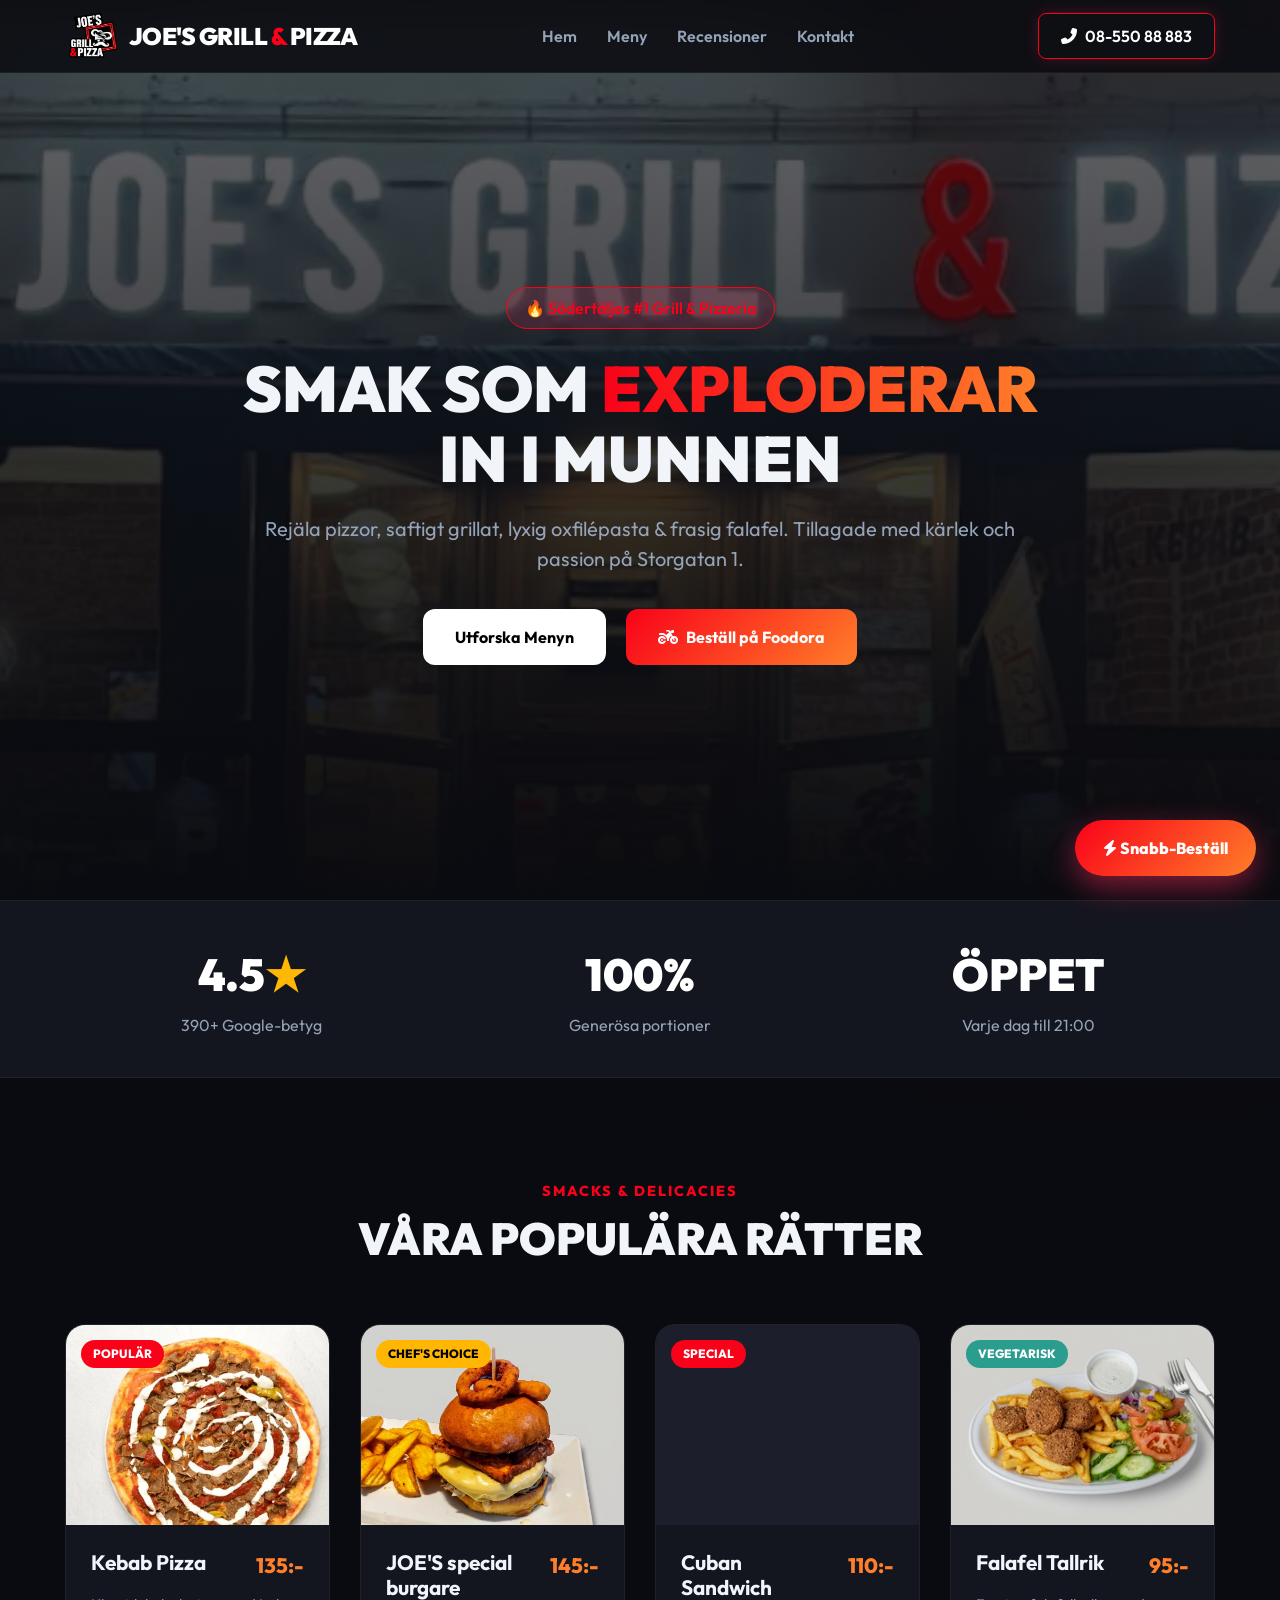
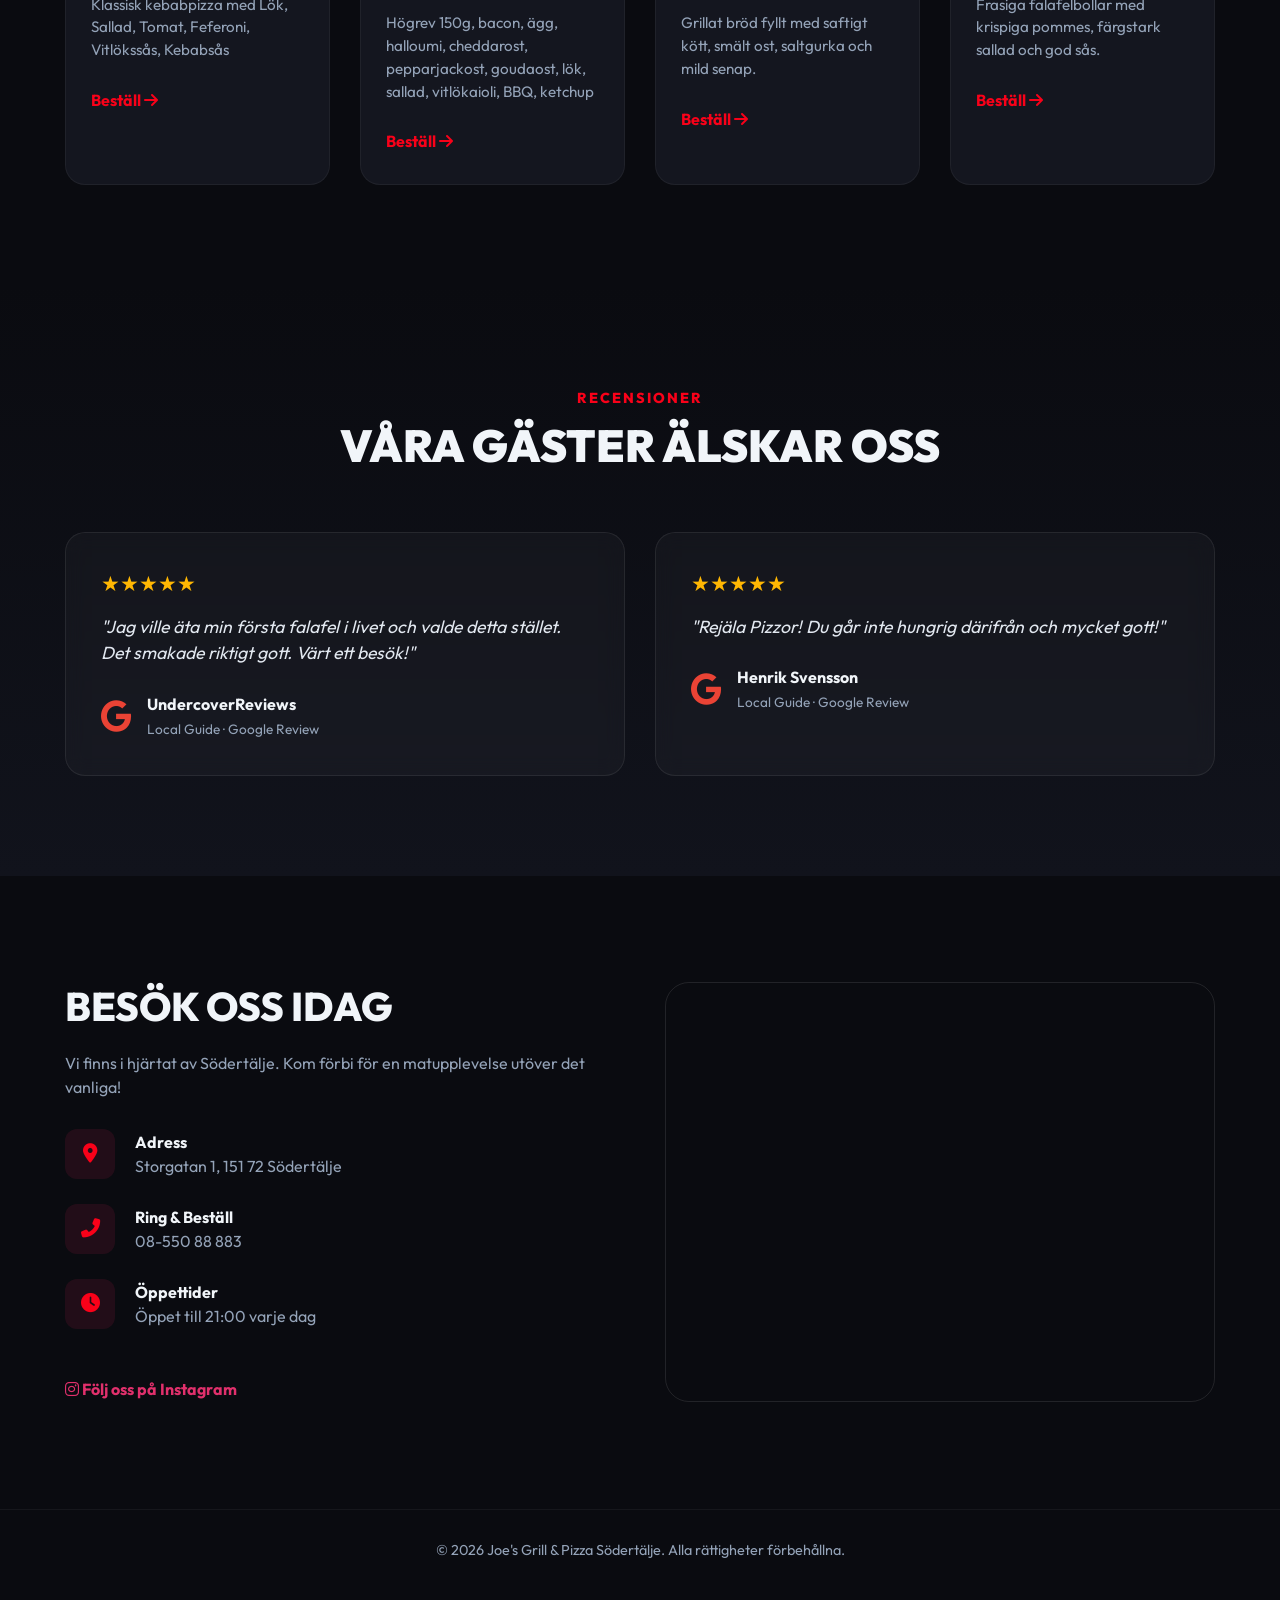
==== commit 65d234da: "style.css" ====
--- a/index.html
+++ b/index.html
@@ -6,7 +6,7 @@
     <meta name="theme-color" content="#0a0b10">
     <title>JOE'S GRILL & PIZZA | Ultimate Food Experience</title>
 
-    <link rel="stylesheet" href="test.css">
+    <link rel="stylesheet" href="style.css">
 
     <link rel="stylesheet" href="https://cdnjs.cloudflare.com/ajax/libs/font-awesome/6.4.0/css/all.min.css">
     <link rel="preconnect" href="https://fonts.googleapis.com">
--- a/style.css
+++ b/style.css
@@ -0,0 +1,668 @@
+/* Dark Futuristic Theme Variables */
+:root {
+    --bg-dark: #0a0b10;
+    --card-bg: #14161f;
+    --accent-red: #f90119;
+    --accent-orange: #ff7e29;
+    --accent-gold: #ffb703;
+    --text-light: #f1f5f9;
+    --text-dim: #94a3b8;
+    --border-glow: rgba(255, 42, 95, 0.2);
+    --header-h: 72px;
+}
+
+* {
+    margin: 0;
+    padding: 0;
+    box-sizing: border-box;
+}
+
+html {
+    scroll-behavior: smooth;
+    scroll-padding-top: var(--header-h);
+    -webkit-text-size-adjust: 100%;
+}
+
+body {
+    font-family: 'Outfit', sans-serif;
+    background-color: var(--bg-dark);
+    color: var(--text-light);
+    overflow-x: hidden;
+    line-height: 1.5;
+}
+
+body.no-scroll { overflow: hidden; }
+
+img { max-width: 100%; }
+
+/* Glowing Background Orbs */
+.ambient-glow {
+    position: fixed;
+    width: 400px;
+    height: 400px;
+    border-radius: 50%;
+    filter: blur(140px);
+    z-index: -1;
+    opacity: 0.35;
+    pointer-events: none;
+}
+.glow-1 { top: -50px; left: -50px; background: var(--accent-red); }
+.glow-2 { bottom: 10%; right: -50px; background: var(--accent-orange); }
+
+.container {
+    max-width: 1200px;
+    margin: 0 auto;
+    padding: 0 25px;
+}
+
+/* Floating Order Button */
+.floating-order-btn {
+    position: fixed;
+    bottom: calc(24px + env(safe-area-inset-bottom, 0px));
+    right: 24px;
+    background: linear-gradient(135deg, var(--accent-red), var(--accent-orange));
+    color: #fff;
+    padding: 16px 28px;
+    border-radius: 50px;
+    font-weight: 800;
+    text-decoration: none;
+    box-shadow: 0 10px 30px rgba(255, 42, 95, 0.5);
+    z-index: 999;
+    transition: transform 0.3s ease, box-shadow 0.3s ease;
+    animation: pulse 2s infinite;
+    white-space: nowrap;
+}
+.floating-order-btn:hover {
+    transform: scale(1.08) translateY(-3px);
+    box-shadow: 0 15px 40px rgba(255, 42, 95, 0.8);
+}
+
+@keyframes pulse {
+    0% { box-shadow: 0 0 0 0 rgba(255, 42, 95, 0.7); }
+    70% { box-shadow: 0 0 0 20px rgba(255, 42, 95, 0); }
+    100% { box-shadow: 0 0 0 0 rgba(255, 42, 95, 0); }
+}
+
+/* Header Navbar */
+header {
+    position: fixed;
+    top: 0;
+    left: 0;
+    width: 100%;
+    background: rgba(10, 11, 16, 0.85);
+    -webkit-backdrop-filter: blur(12px);
+    backdrop-filter: blur(12px);
+    border-bottom: 1px solid rgba(255, 255, 255, 0.05);
+    z-index: 1000;
+    padding: 12px 0;
+    padding-top: calc(12px + env(safe-area-inset-top, 0px));
+}
+
+.nav-container {
+    display: flex;
+    justify-content: space-between;
+    align-items: center;
+    gap: 16px;
+}
+
+.logo-wrapper {
+    display: flex;
+    align-items: center;
+    gap: 10px;
+    text-decoration: none;
+    min-width: 0;
+}
+
+.brand-logo {
+    height: 48px;
+    width: auto;
+    border-radius: 8px;
+    flex-shrink: 0;
+}
+
+.logo {
+    font-size: 1.5rem;
+    font-weight: 900;
+    color: #fff;
+    letter-spacing: -0.5px;
+    line-height: 1.1;
+}
+
+.logo span { color: var(--accent-red); }
+
+.nav-links {
+    display: flex;
+    align-items: center;
+}
+
+.nav-links a {
+    color: var(--text-dim);
+    text-decoration: none;
+    margin: 0 15px;
+    font-weight: 600;
+    transition: color 0.3s;
+}
+
+.nav-links a:hover { color: var(--accent-red); }
+
+.nav-call-mobile { display: none; }
+.nav-links a i { display: none; }
+
+.nav-right {
+    display: flex;
+    align-items: center;
+    gap: 10px;
+}
+
+/* Neon Button */
+.btn-neon {
+    display: inline-flex;
+    align-items: center;
+    gap: 8px;
+    border: 1px solid var(--accent-red);
+    color: #fff;
+    padding: 10px 22px;
+    border-radius: 8px;
+    text-decoration: none;
+    font-weight: 600;
+    white-space: nowrap;
+    transition: all 0.3s ease;
+    box-shadow: 0 0 15px rgba(255, 42, 95, 0.2);
+}
+
+.btn-neon:hover {
+    background: var(--accent-red);
+    box-shadow: 0 0 30px rgba(255, 42, 95, 0.6);
+}
+
+/* Hamburger (mobile only) */
+.menu-toggle {
+    display: none;
+    width: 46px;
+    height: 46px;
+    background: transparent;
+    border: 1px solid rgba(255, 255, 255, 0.15);
+    border-radius: 12px;
+    cursor: pointer;
+    flex-direction: column;
+    justify-content: center;
+    align-items: center;
+    gap: 5px;
+}
+
+.menu-toggle span {
+    display: block;
+    width: 22px;
+    height: 2px;
+    background: #fff;
+    border-radius: 2px;
+    transition: transform 0.3s, opacity 0.3s;
+}
+
+.menu-toggle.open span:nth-child(1) { transform: translateY(7px) rotate(45deg); }
+.menu-toggle.open span:nth-child(2) { opacity: 0; }
+.menu-toggle.open span:nth-child(3) { transform: translateY(-7px) rotate(-45deg); }
+
+/* Hero Section */
+.hero {
+    min-height: 100vh;
+    min-height: 100svh;
+    background: url('background.png') center/cover no-repeat;
+    display: flex;
+    align-items: center;
+    position: relative;
+    padding: calc(var(--header-h) + 40px) 0 60px;
+}
+
+.hero-overlay {
+    position: absolute;
+    inset: 0;
+    background: linear-gradient(180deg, rgba(10,11,16,0.6) 0%, var(--bg-dark) 100%);
+}
+
+.hero-content {
+    position: relative;
+    z-index: 2;
+    text-align: center;
+    max-width: 850px;
+}
+
+.badge {
+    display: inline-block;
+    padding: 8px 18px;
+    background: rgba(255, 42, 95, 0.15);
+    border: 1px solid var(--accent-red);
+    border-radius: 30px;
+    color: var(--accent-red);
+    font-weight: 600;
+    margin-bottom: 25px;
+}
+
+.hero h1 {
+    font-size: clamp(2.2rem, 8vw, 4rem);
+    font-weight: 900;
+    line-height: 1.1;
+    margin-bottom: 20px;
+    overflow-wrap: break-word;
+}
+
+.text-gradient {
+    background: linear-gradient(90deg, var(--accent-red), var(--accent-orange));
+    -webkit-background-clip: text;
+    background-clip: text;
+    -webkit-text-fill-color: transparent;
+}
+
+.hero p {
+    font-size: clamp(1rem, 3.5vw, 1.25rem);
+    color: var(--text-dim);
+    margin-bottom: 35px;
+}
+
+.hero-actions {
+    display: flex;
+    gap: 20px;
+    justify-content: center;
+}
+
+.btn {
+    display: inline-flex;
+    align-items: center;
+    justify-content: center;
+    gap: 8px;
+    padding: 16px 32px;
+    border-radius: 12px;
+    font-weight: 700;
+    text-decoration: none;
+    transition: transform 0.3s;
+}
+
+.btn-main { background: #fff; color: #000; }
+
+.btn-glow {
+    background: linear-gradient(135deg, var(--accent-red), var(--accent-orange));
+    color: #fff;
+}
+
+.btn:hover { transform: translateY(-4px); }
+
+/* Stats Bar */
+.stats-bar {
+    background: var(--card-bg);
+    padding: 40px 0;
+    border-top: 1px solid rgba(255, 255, 255, 0.05);
+    border-bottom: 1px solid rgba(255, 255, 255, 0.05);
+}
+
+.stats-grid {
+    display: grid;
+    grid-template-columns: repeat(3, 1fr);
+    gap: 15px;
+    text-align: center;
+}
+
+.stat-item h2 {
+    font-size: clamp(1.4rem, 6vw, 2.8rem);
+    font-weight: 900;
+    color: #fff;
+}
+
+.star-gold { color: var(--accent-gold); }
+
+.stat-item p {
+    color: var(--text-dim);
+    margin-top: 5px;
+    font-size: clamp(0.78rem, 2.6vw, 1rem);
+}
+
+/* Section Header */
+.section-header {
+    text-align: center;
+    margin-bottom: 60px;
+}
+
+.sub-title {
+    color: var(--accent-red);
+    font-weight: 800;
+    letter-spacing: 2px;
+    font-size: 0.9rem;
+}
+
+.section-header h2 {
+    font-size: clamp(1.8rem, 6vw, 2.8rem);
+    font-weight: 900;
+    margin-top: 10px;
+    line-height: 1.15;
+}
+
+/* Menu Grid & Cards */
+.menu-section { padding: 100px 0; }
+
+.menu-grid {
+    display: grid;
+    grid-template-columns: repeat(auto-fit, minmax(260px, 1fr));
+    gap: 30px;
+}
+
+.food-card {
+    background: var(--card-bg);
+    border-radius: 20px;
+    overflow: hidden;
+    border: 1px solid rgba(255,255,255,0.05);
+    transition: transform 0.4s ease, border-color 0.4s ease, box-shadow 0.4s ease;
+}
+
+.food-card:hover {
+    transform: translateY(-10px);
+    border-color: var(--accent-red);
+    box-shadow: 0 15px 35px rgba(255, 42, 95, 0.2);
+}
+
+.card-img {
+    height: 200px;
+    background-size: cover;
+    background-position: center;
+    background-color: #1c1f2b;
+    padding: 15px;
+    position: relative;
+}
+
+.tag {
+    display: inline-block;
+    background: var(--accent-red);
+    color: #fff;
+    padding: 5px 12px;
+    font-size: 0.75rem;
+    font-weight: 800;
+    border-radius: 20px;
+}
+.tag.gold { background: var(--accent-gold); color: #000; }
+.tag.vegan { background: #2a9d8f; }
+
+.card-content { padding: 25px; }
+
+.card-title-price {
+    display: flex;
+    justify-content: space-between;
+    align-items: flex-start;
+    gap: 12px;
+    margin-bottom: 12px;
+}
+
+.card-title-price h3 {
+    font-size: 1.3rem;
+    font-weight: 700;
+    line-height: 1.2;
+}
+
+.price {
+    font-size: 1.3rem;
+    font-weight: 800;
+    color: var(--accent-orange);
+    white-space: nowrap;
+}
+
+.card-content p {
+    color: var(--text-dim);
+    font-size: 0.95rem;
+    margin-bottom: 20px;
+    line-height: 1.5;
+}
+
+.btn-card {
+    display: inline-block;
+    padding: 6px 0;
+    color: var(--accent-red);
+    font-weight: 700;
+    text-decoration: none;
+    transition: color 0.3s;
+}
+
+.btn-card:hover { color: #fff; }
+
+/* Reviews Section */
+.reviews-section {
+    padding: 100px 0;
+    background: linear-gradient(180deg, var(--bg-dark) 0%, #11131c 100%);
+}
+
+.reviews-grid {
+    display: grid;
+    grid-template-columns: repeat(auto-fit, minmax(min(100%, 320px), 1fr));
+    gap: 30px;
+}
+
+.review-glass {
+    background: rgba(255, 255, 255, 0.03);
+    -webkit-backdrop-filter: blur(10px);
+    backdrop-filter: blur(10px);
+    border: 1px solid rgba(255, 255, 255, 0.08);
+    padding: 35px;
+    border-radius: 20px;
+}
+
+.stars {
+    color: var(--accent-gold);
+    font-size: 1.3rem;
+    margin-bottom: 15px;
+}
+
+.quote {
+    font-size: 1.1rem;
+    color: #e2e8f0;
+    font-style: italic;
+    margin-bottom: 25px;
+}
+
+.user-info {
+    display: flex;
+    align-items: center;
+    gap: 15px;
+}
+
+.google-icon { font-size: 2rem; color: #ea4335; }
+.user-info h4 { font-size: 1rem; }
+.user-info span { font-size: 0.85rem; color: var(--text-dim); }
+
+/* Contact */
+.contact-section { padding: 100px 0; }
+
+.contact-grid {
+    display: grid;
+    grid-template-columns: 1fr 1fr;
+    gap: 50px;
+    align-items: center;
+}
+
+.contact-card h2 {
+    font-size: clamp(1.8rem, 6vw, 2.5rem);
+    font-weight: 800;
+    margin-bottom: 15px;
+}
+
+.desc { color: var(--text-dim); margin-bottom: 30px; }
+
+.info-item {
+    display: flex;
+    gap: 20px;
+    margin-bottom: 25px;
+    align-items: center;
+}
+
+.icon-box {
+    width: 50px;
+    height: 50px;
+    flex-shrink: 0;
+    background: rgba(255, 42, 95, 0.1);
+    border-radius: 12px;
+    display: flex;
+    justify-content: center;
+    align-items: center;
+    color: var(--accent-red);
+    font-size: 1.2rem;
+}
+
+.info-item p, .info-item a {
+    color: var(--text-dim);
+    text-decoration: none;
+}
+
+.social-btn {
+    display: inline-block;
+    margin-top: 15px;
+    padding: 8px 0;
+    color: #e1306c;
+    font-weight: 700;
+    text-decoration: none;
+}
+
+.map-wrap {
+    height: 420px;
+    border-radius: 24px;
+    overflow: hidden;
+    border: 1px solid rgba(255, 255, 255, 0.1);
+}
+
+/* Footer */
+footer {
+    padding: 30px 0;
+    padding-bottom: calc(100px + env(safe-area-inset-bottom, 0px)); /* room for floating button */
+    text-align: center;
+    border-top: 1px solid rgba(255, 255, 255, 0.05);
+    color: var(--text-dim);
+    font-size: 0.9rem;
+}
+
+/* ========== Tablet & phone ========== */
+@media (max-width: 900px) {
+    :root { --header-h: 68px; }
+
+    .contact-grid { grid-template-columns: 1fr; gap: 35px; }
+
+    /* Hamburger menu: compact dropdown card under the header */
+    .menu-toggle { display: flex; }
+
+    .nav-links {
+        position: absolute;
+        top: calc(100% + 8px);
+        left: 12px;
+        right: 12px;
+        padding: 14px;
+        display: grid;
+        grid-template-columns: 1fr 1fr;
+        gap: 10px;
+        background: rgba(20, 22, 31, 0.97);
+        -webkit-backdrop-filter: blur(16px);
+        backdrop-filter: blur(16px);
+        border: 1px solid rgba(255, 255, 255, 0.1);
+        border-radius: 22px;
+        box-shadow: 0 20px 50px rgba(0, 0, 0, 0.6), 0 0 30px rgba(249, 1, 25, 0.12);
+        opacity: 0;
+        visibility: hidden;
+        transform: translateY(-8px) scale(0.98);
+        transform-origin: top right;
+        transition: opacity 0.25s, transform 0.25s, visibility 0.25s;
+    }
+
+    .nav-links.open {
+        opacity: 1;
+        visibility: visible;
+        transform: none;
+    }
+
+    .nav-links a {
+        display: flex;
+        flex-direction: column;
+        align-items: center;
+        justify-content: center;
+        gap: 6px;
+        margin: 0;
+        padding: 14px 8px;
+        font-size: 0.95rem;
+        font-weight: 600;
+        color: var(--text-light);
+        background: rgba(255, 255, 255, 0.04);
+        border: 1px solid rgba(255, 255, 255, 0.06);
+        border-radius: 14px;
+    }
+
+    .nav-links a:active,
+    .nav-links a:hover { background: rgba(249, 1, 25, 0.12); color: #fff; }
+
+    .nav-links a i {
+        display: block;
+        font-size: 1.15rem;
+        color: var(--accent-orange);
+    }
+
+    .nav-links a.nav-call-mobile {
+        grid-column: 1 / -1;
+        flex-direction: row;
+        gap: 10px;
+        padding: 14px;
+        border: none;
+        background: linear-gradient(135deg, var(--accent-red), var(--accent-orange));
+        color: #fff;
+        font-weight: 800;
+        font-size: 1rem;
+    }
+
+    .nav-links a.nav-call-mobile i { color: #fff; }
+
+    /* Dim the page behind the open menu */
+    body.no-scroll::after {
+        content: "";
+        position: fixed;
+        inset: 0;
+        background: rgba(0, 0, 0, 0.55);
+        z-index: 900;
+    }
+
+    /* Header phone button becomes an icon only */
+    .btn-neon { padding: 0; width: 46px; height: 46px; justify-content: center; border-radius: 12px; }
+    .btn-neon span { display: none; }
+}
+
+/* ========== Phones ========== */
+@media (max-width: 600px) {
+    .container { padding: 0 18px; }
+
+    .brand-logo { height: 40px; }
+    .logo { font-size: 1.05rem; }
+
+    .hero { padding-top: calc(var(--header-h) + 30px); padding-bottom: 50px; }
+    .badge { font-size: 0.85rem; padding: 7px 14px; margin-bottom: 20px; }
+
+    .hero-actions { flex-direction: column; gap: 12px; }
+    .btn { width: 100%; padding: 17px 20px; }
+
+    .stats-bar { padding: 28px 0; }
+    .stats-grid { gap: 8px; }
+
+    .menu-section, .reviews-section, .contact-section { padding: 65px 0; }
+    .section-header { margin-bottom: 36px; }
+
+    .menu-grid { grid-template-columns: 1fr; gap: 22px; }
+    .card-img { height: 190px; }
+    .card-content { padding: 20px; }
+    .food-card:hover { transform: none; }
+
+    .review-glass { padding: 25px; }
+    .quote { font-size: 1.02rem; }
+
+    .map-wrap { height: 300px; border-radius: 18px; }
+
+    /* Floating button: smaller, round-ish */
+    .floating-order-btn { right: 16px; padding: 14px 20px; font-size: 0.95rem; }
+}
+
+@media (max-width: 360px) {
+    .logo { font-size: 0.95rem; }
+    .floating-order-btn span { display: none; }
+    .floating-order-btn { padding: 16px 18px; }
+}
+
+@media (prefers-reduced-motion: reduce) {
+    html { scroll-behavior: auto; }
+    .floating-order-btn { animation: none; }
+}
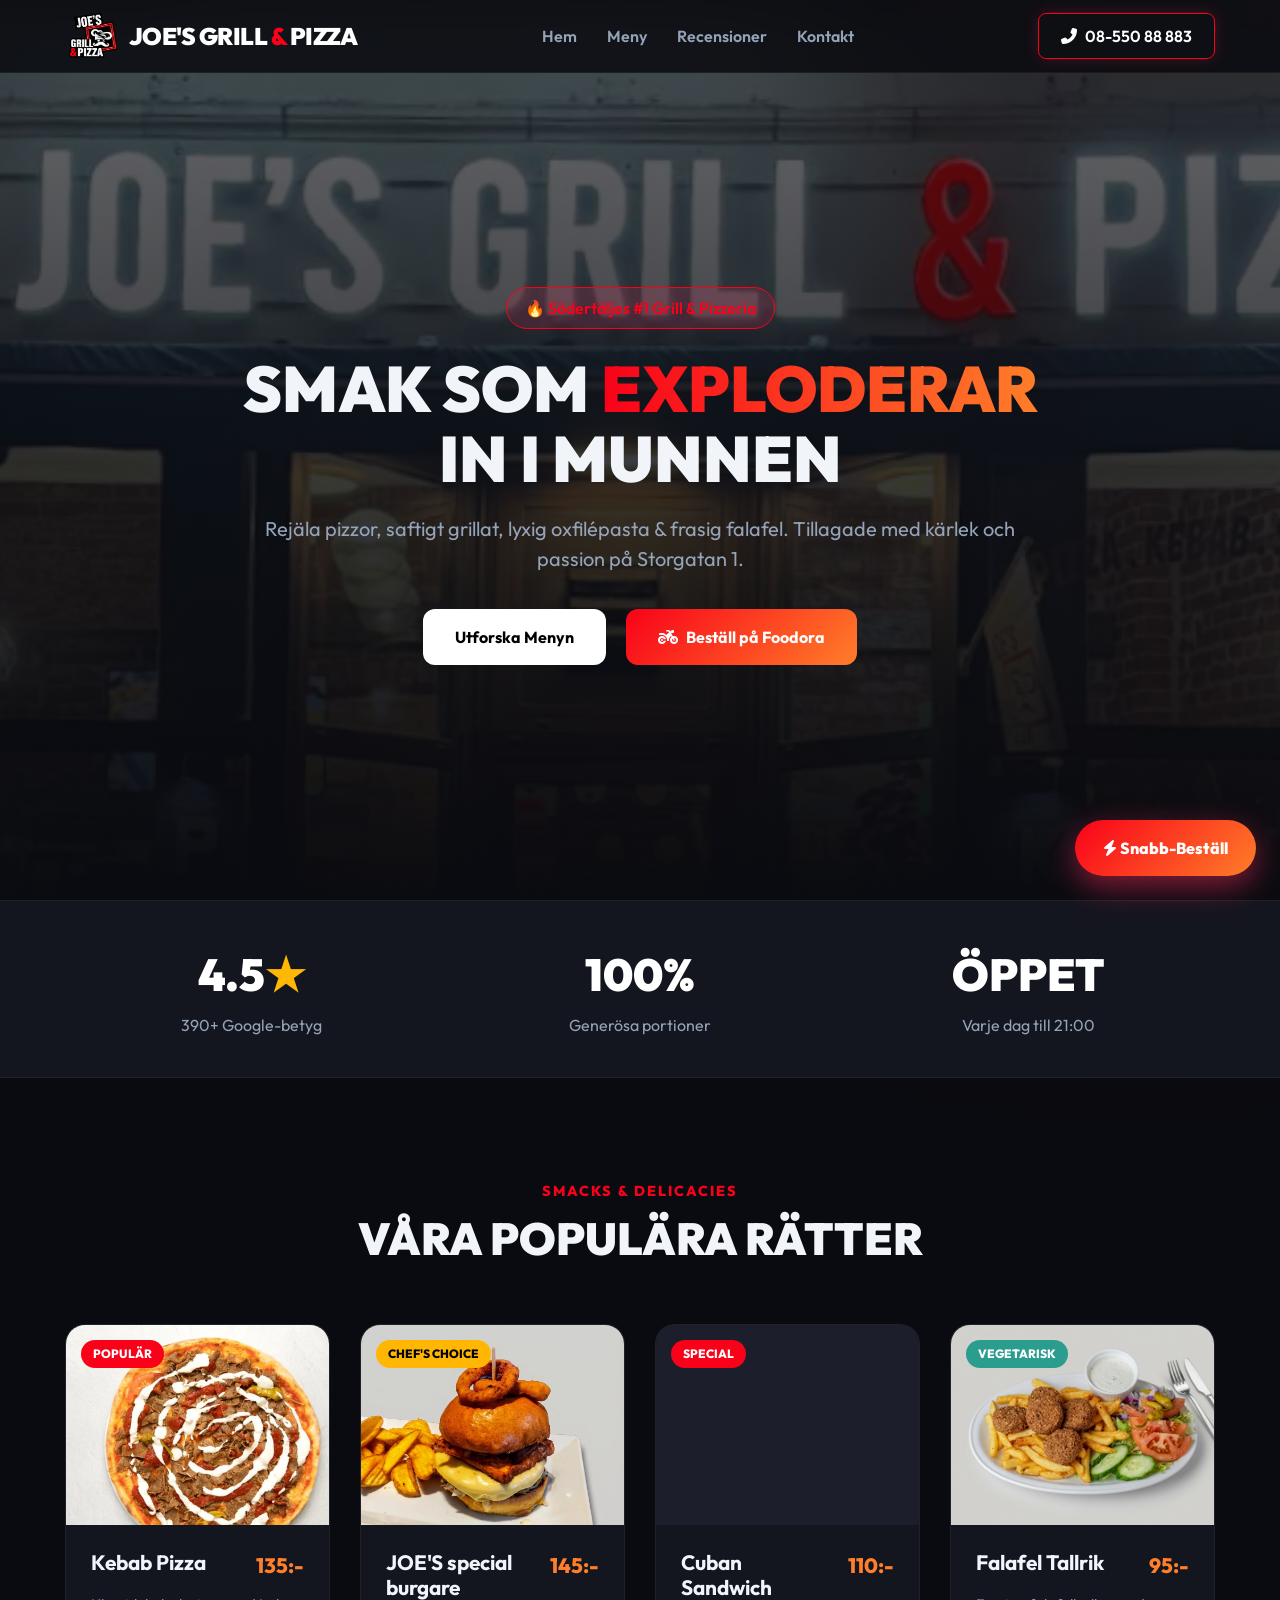
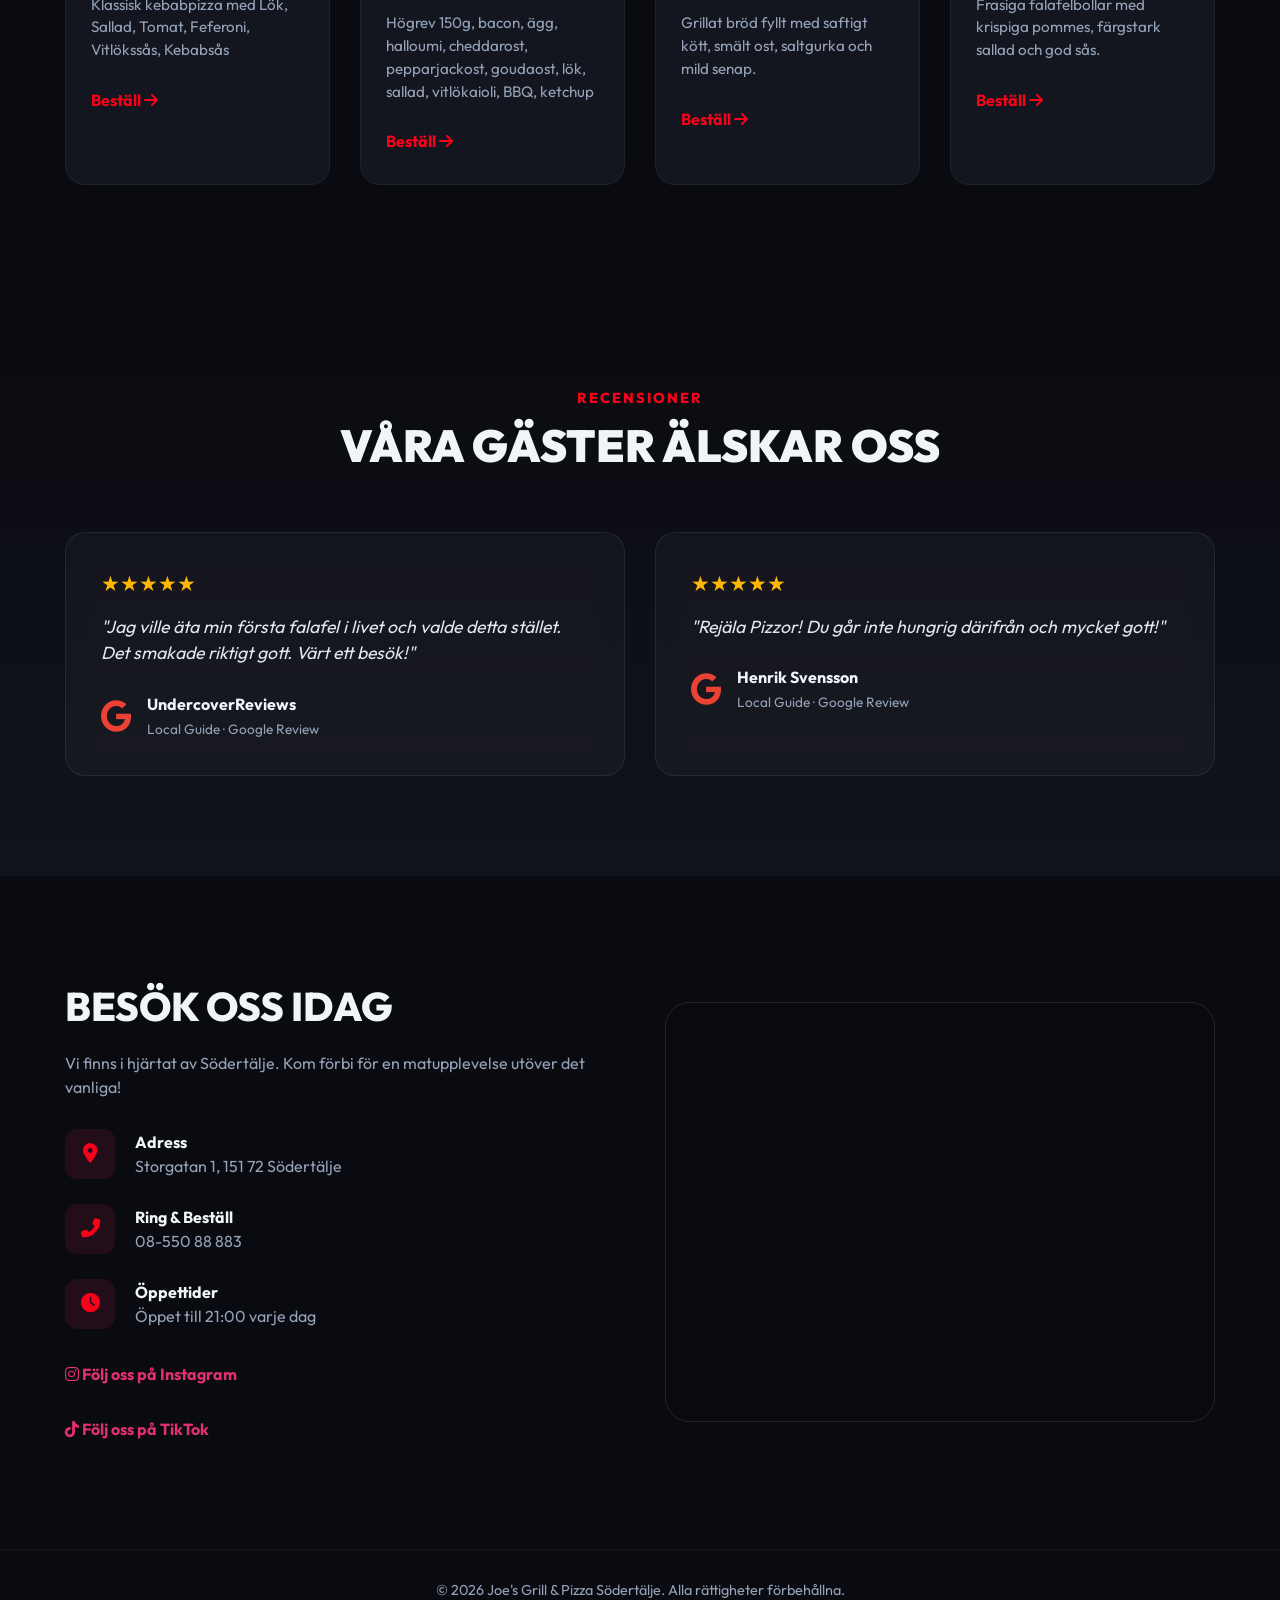
==== commit 824cf885: "adedd tiktok" ====
--- a/index.html
+++ b/index.html
@@ -220,8 +220,10 @@
                         <p>Öppet till 21:00 varje dag</p>
                     </div>
                 </div>
-
-                <a href="https://instagram.com" target="_blank" rel="noopener" class="social-btn"><i class="fab fa-instagram"></i> Följ oss på Instagram</a>
+                <div>
+                <a href="https://www.instagram.com/joesgrillpizza?dmpr=MWduaG90cHc2dWFoYQ==" target="_blank" rel="noopener" class="social-btn"><i class="fab fa-instagram"></i> Följ oss på Instagram</a>
+                <a href="https://www.tiktok.com/@joesgrillpizza" target="_blank" rel="noopener" class="social-btn"><i class="fab fa-tiktok"></i> Följ oss på TikTok</a>
+                </div>
             </div>
 
             <div class="map-wrap" data-aos="fade-up">
--- a/style.css
+++ b/style.css
@@ -508,12 +508,14 @@
 }
 
 .social-btn {
-    display: inline-block;
+    display: block;
+    width: fit-content;
     margin-top: 15px;
     padding: 8px 0;
     color: #e1306c;
     font-weight: 700;
     text-decoration: none;
+    
 }
 
 .map-wrap {
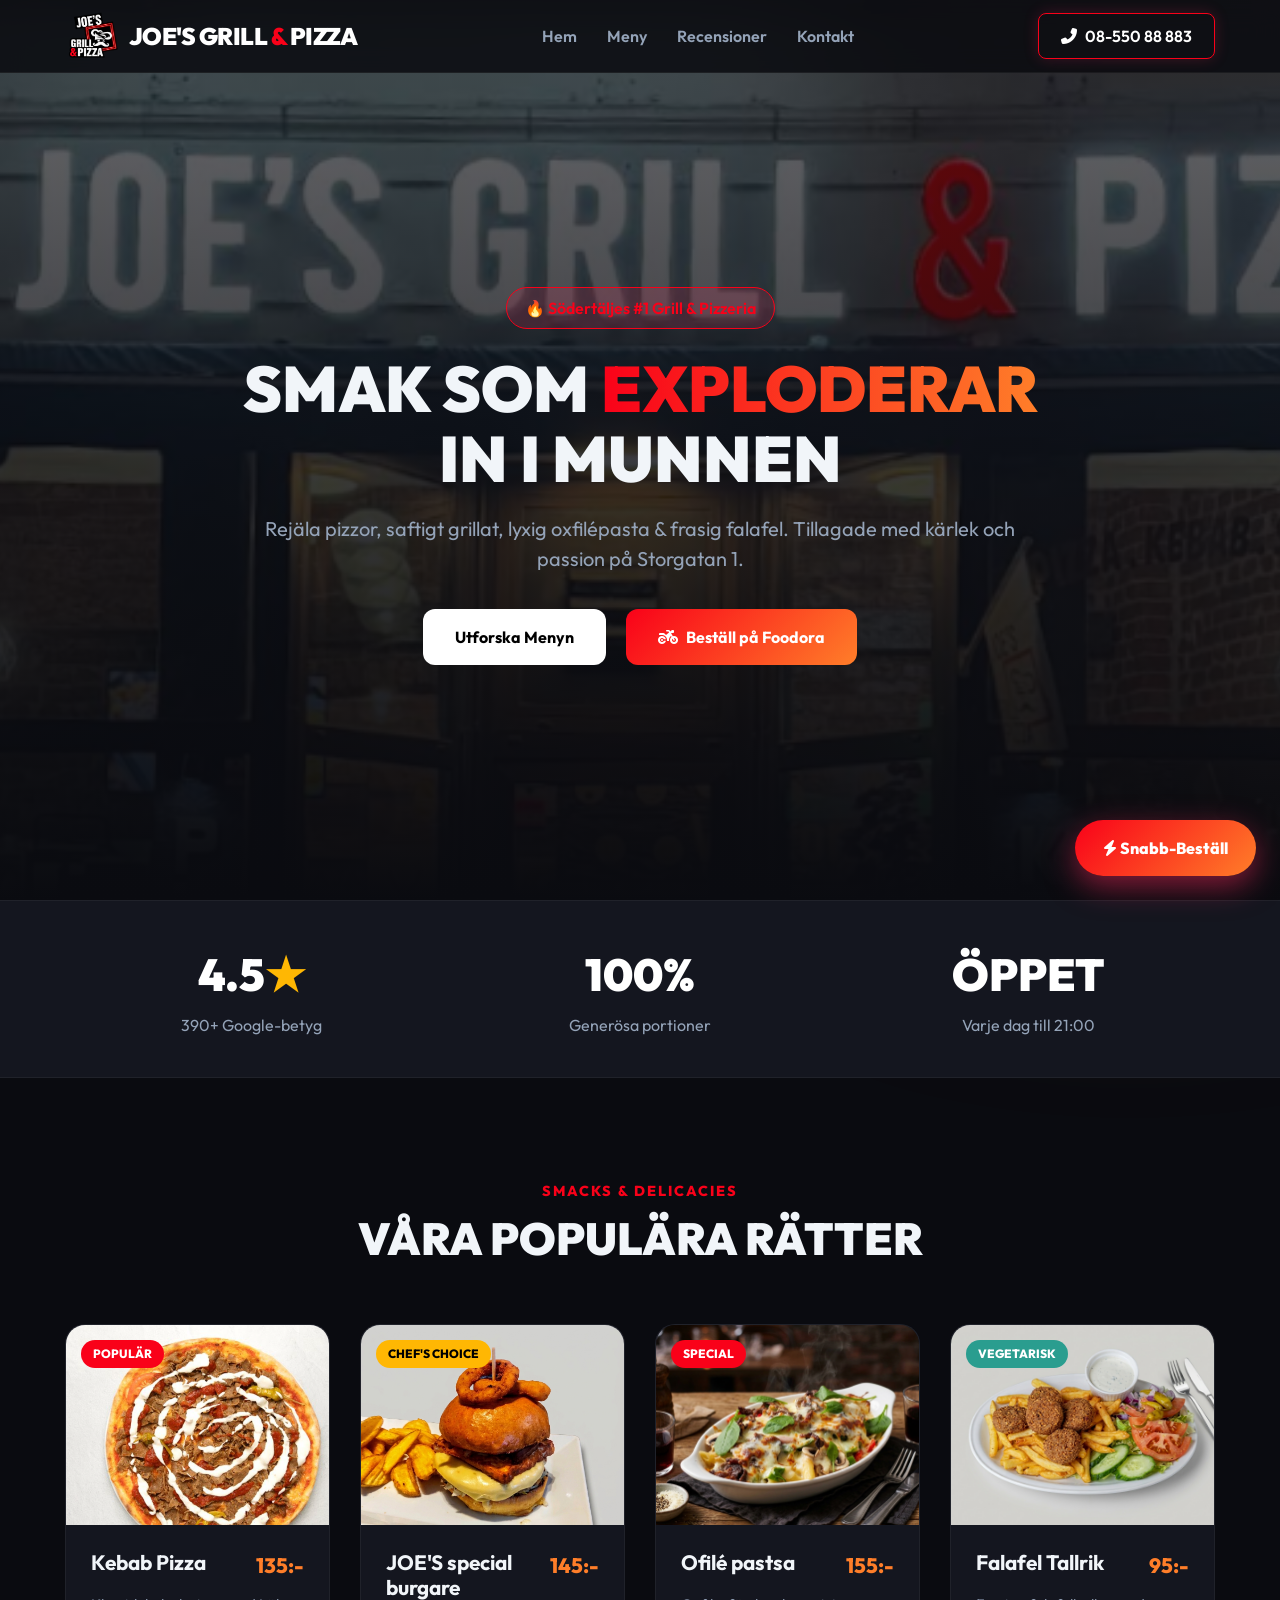
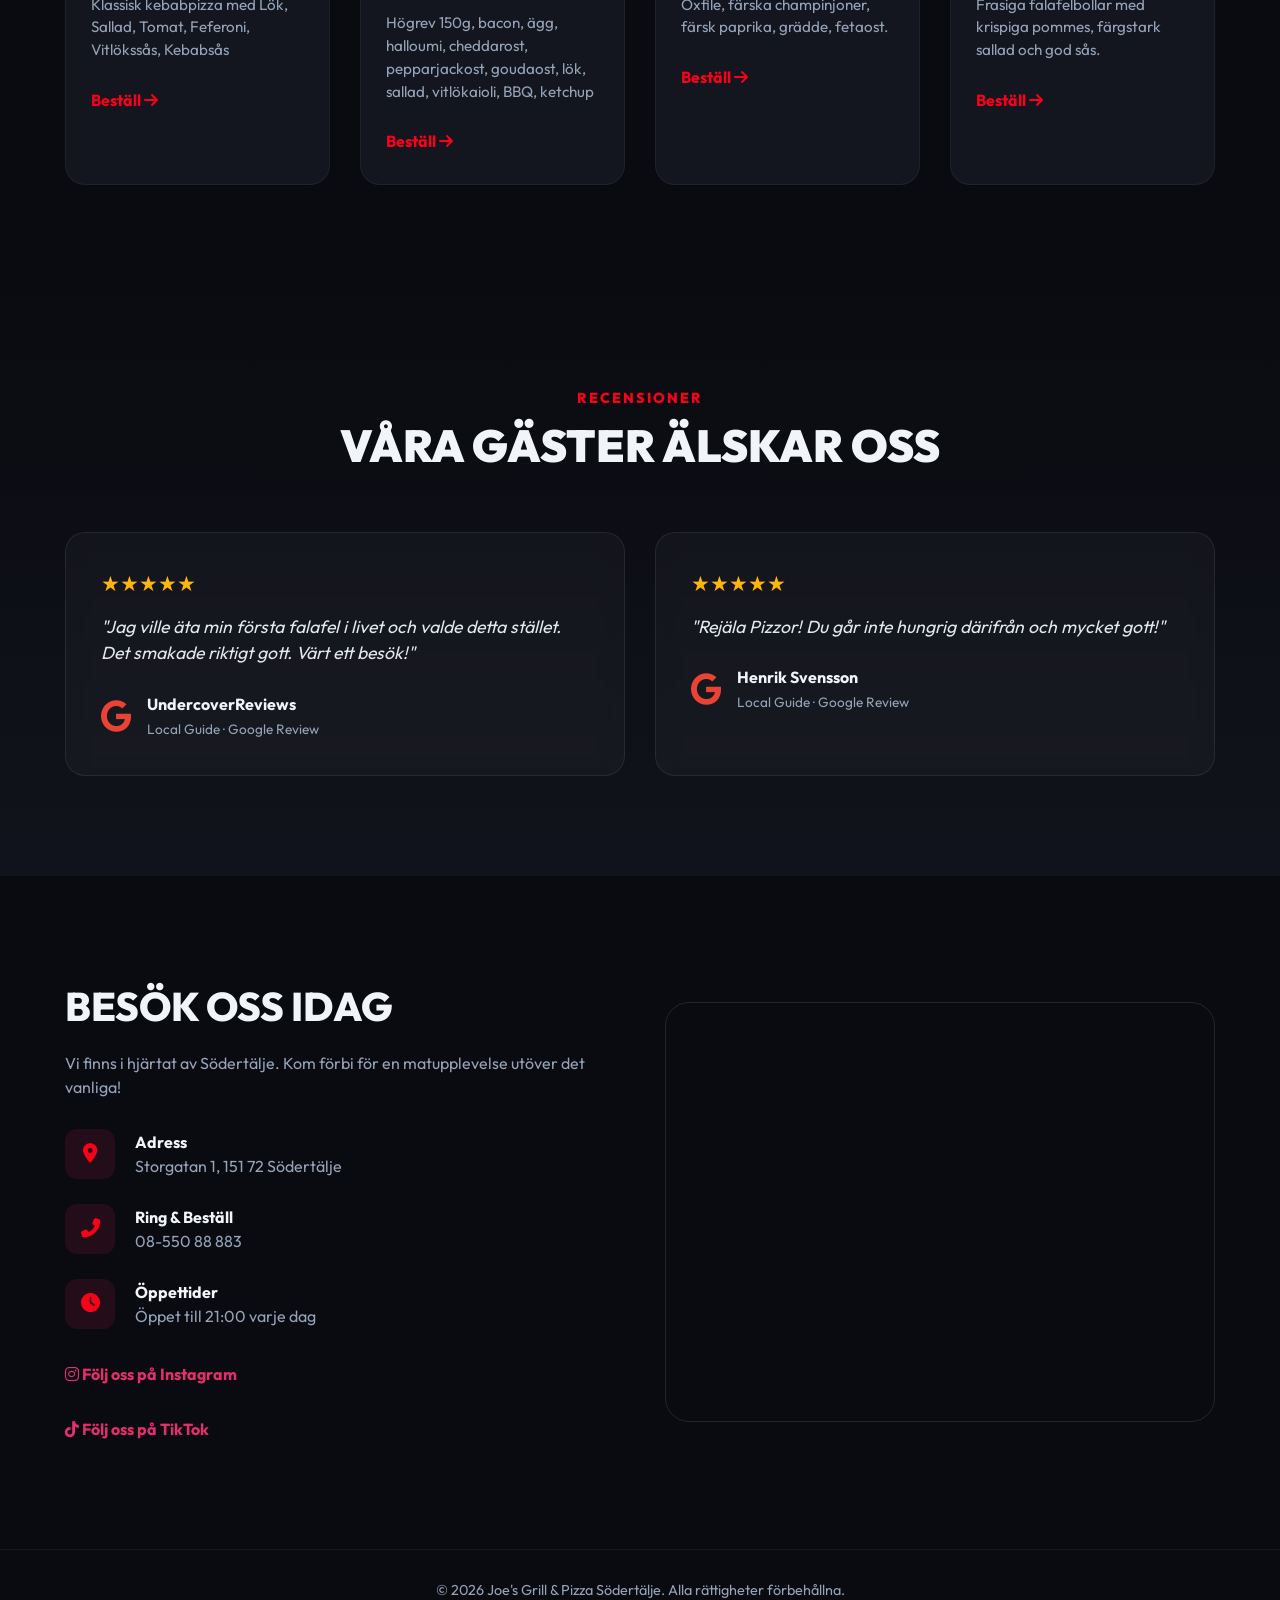
==== commit 329a35a8: "added all the photon in on file" ====
--- a/index.html
+++ b/index.html
@@ -29,7 +29,7 @@
     <header id="header">
         <div class="container nav-container">
             <a href="#home" class="logo-wrapper">
-                <img src="ChatGPT Image 16 sep. 2026 20_05_22.png" alt="Joe's Grill & Pizza Logo" class="brand-logo">
+                <img src="images/logo.png" alt="Joe's Grill & Pizza Logo" class="brand-logo">
                 <span class="logo">JOE'S GRILL<span> & </span>PIZZA</span>
             </a>
 
@@ -95,7 +95,7 @@
             <div class="menu-grid">
 
                 <div class="food-card" data-aos="fade-up" data-aos-delay="100">
-                    <div class="card-img" style="background-image: url('kebbab.png');">
+                    <div class="card-img" style="background-image: url('images/kebbab.png');">
                         <span class="tag">POPULÄR</span>
                     </div>
                     <div class="card-content">
@@ -109,7 +109,7 @@
                 </div>
 
                 <div class="food-card" data-aos="fade-up" data-aos-delay="100">
-                    <div class="card-img" style="background-image: url('image.png');">
+                    <div class="card-img" style="background-image: url('images/Hamberger.png');">
                         <span class="tag gold">CHEF'S CHOICE</span>
                     </div>
                     <div class="card-content">
@@ -123,21 +123,21 @@
                 </div>
 
                 <div class="food-card" data-aos="fade-up" data-aos-delay="100">
-                    <div class="card-img" style="background-image: url('https://images.unsplash.com/photo-1528735602780-2552fd46c7af?auto=format&fit=crop&w=600&q=80');">
+                    <div class="card-img" style="background-image: url('images/oxflepasta.png');">
                         <span class="tag">SPECIAL</span>
                     </div>
                     <div class="card-content">
                         <div class="card-title-price">
-                            <h3>Cuban Sandwich</h3>
-                            <span class="price">110:-</span>
-                        </div>
-                        <p>Grillat bröd fyllt med saftigt kött, smält ost, saltgurka och mild senap.</p>
+                            <h3>Ofilé pastsa</h3>
+                            <span class="price">155:-</span>
+                        </div>
+                        <p>Oxfile, färska champinjoner, färsk paprika, grädde, fetaost.</p>
                         <a href="https://www.foodora.se/restaurant/s6gl/joes-grill-and-pizza" target="_blank" rel="noopener" class="btn-card">Beställ <i class="fas fa-arrow-right"></i></a>
                     </div>
                 </div>
 
                 <div class="food-card" data-aos="fade-up" data-aos-delay="100">
-                    <div class="card-img" style="background-image: url('Gemini_Generated_Image_uucft2uucft2uucf.jpg');">
+                    <div class="card-img" style="background-image: url('images/falafel.jpg');">
                         <span class="tag vegan">VEGETARISK</span>
                     </div>
                     <div class="card-content">
--- a/style.css
+++ b/style.css
@@ -207,7 +207,7 @@
 .hero {
     min-height: 100vh;
     min-height: 100svh;
-    background: url('background.png') center/cover no-repeat;
+    background: url('images/background.png') center/cover no-repeat;
     display: flex;
     align-items: center;
     position: relative;
